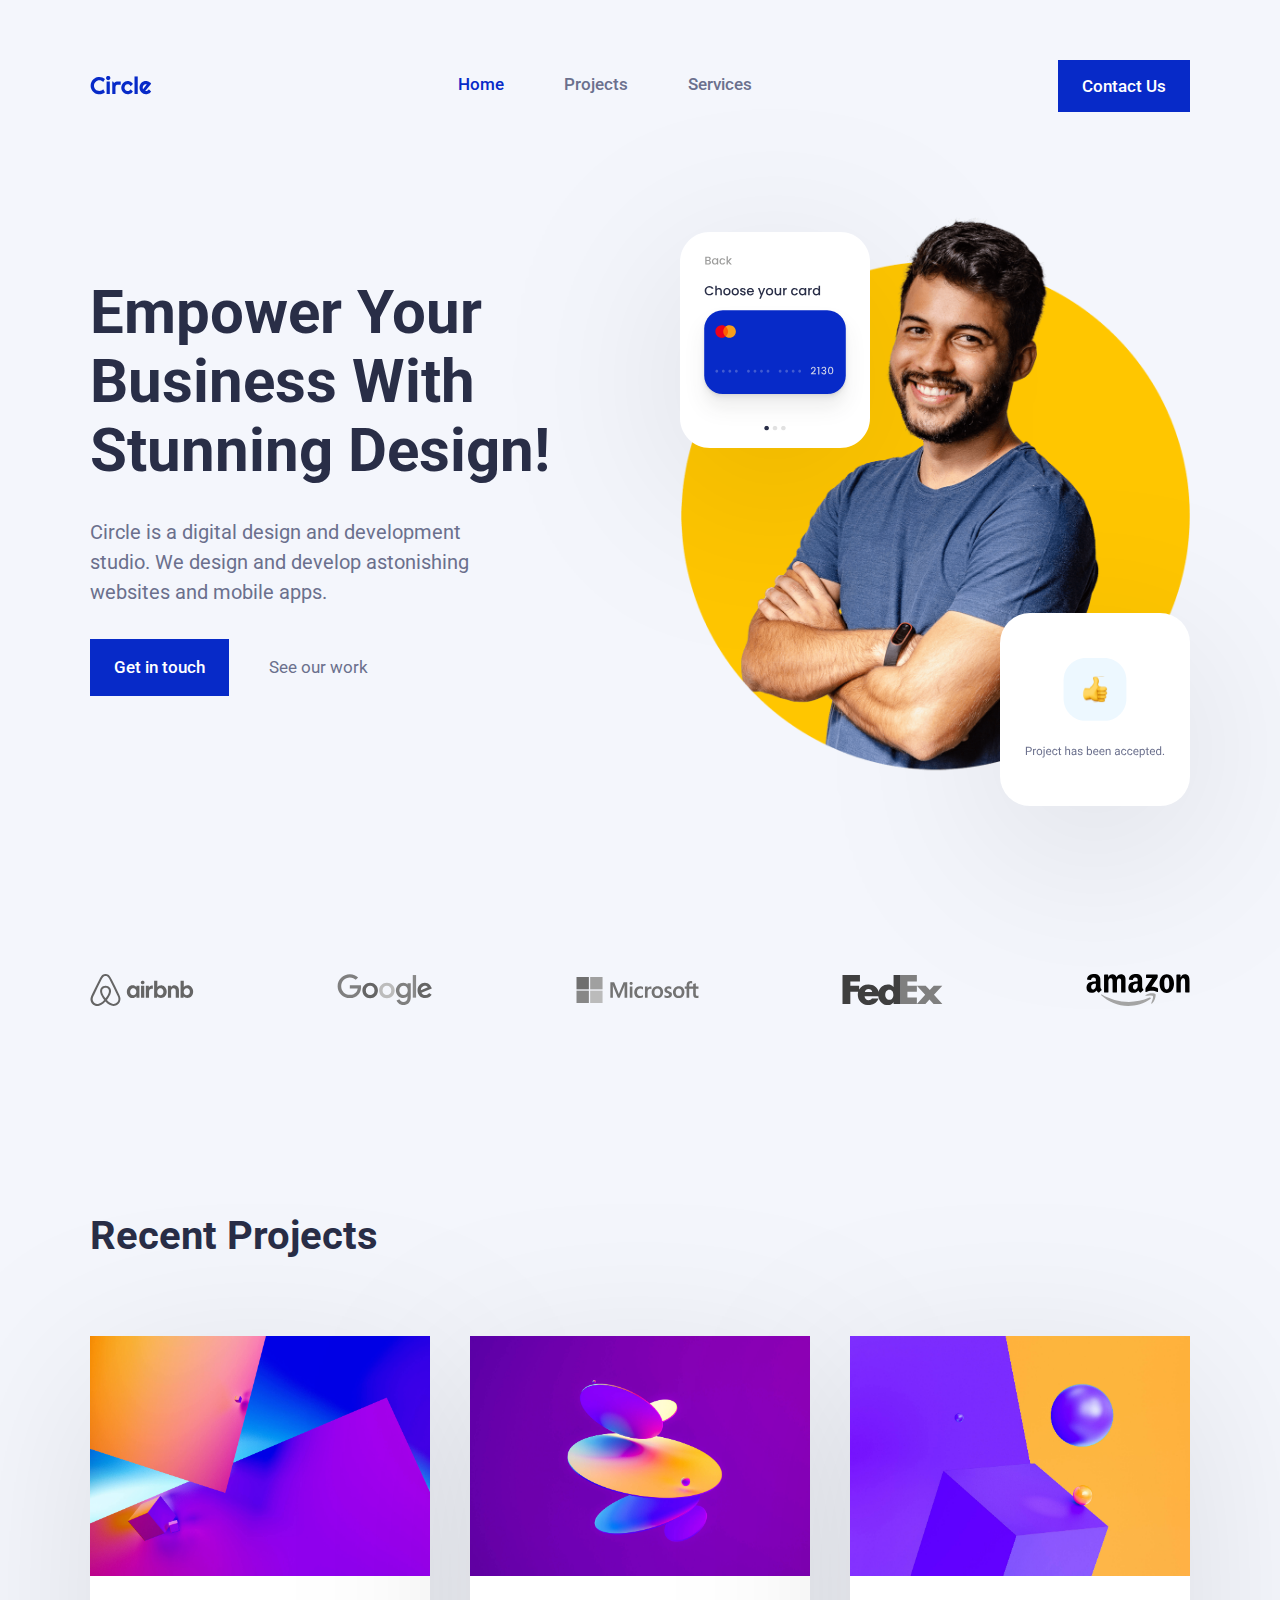
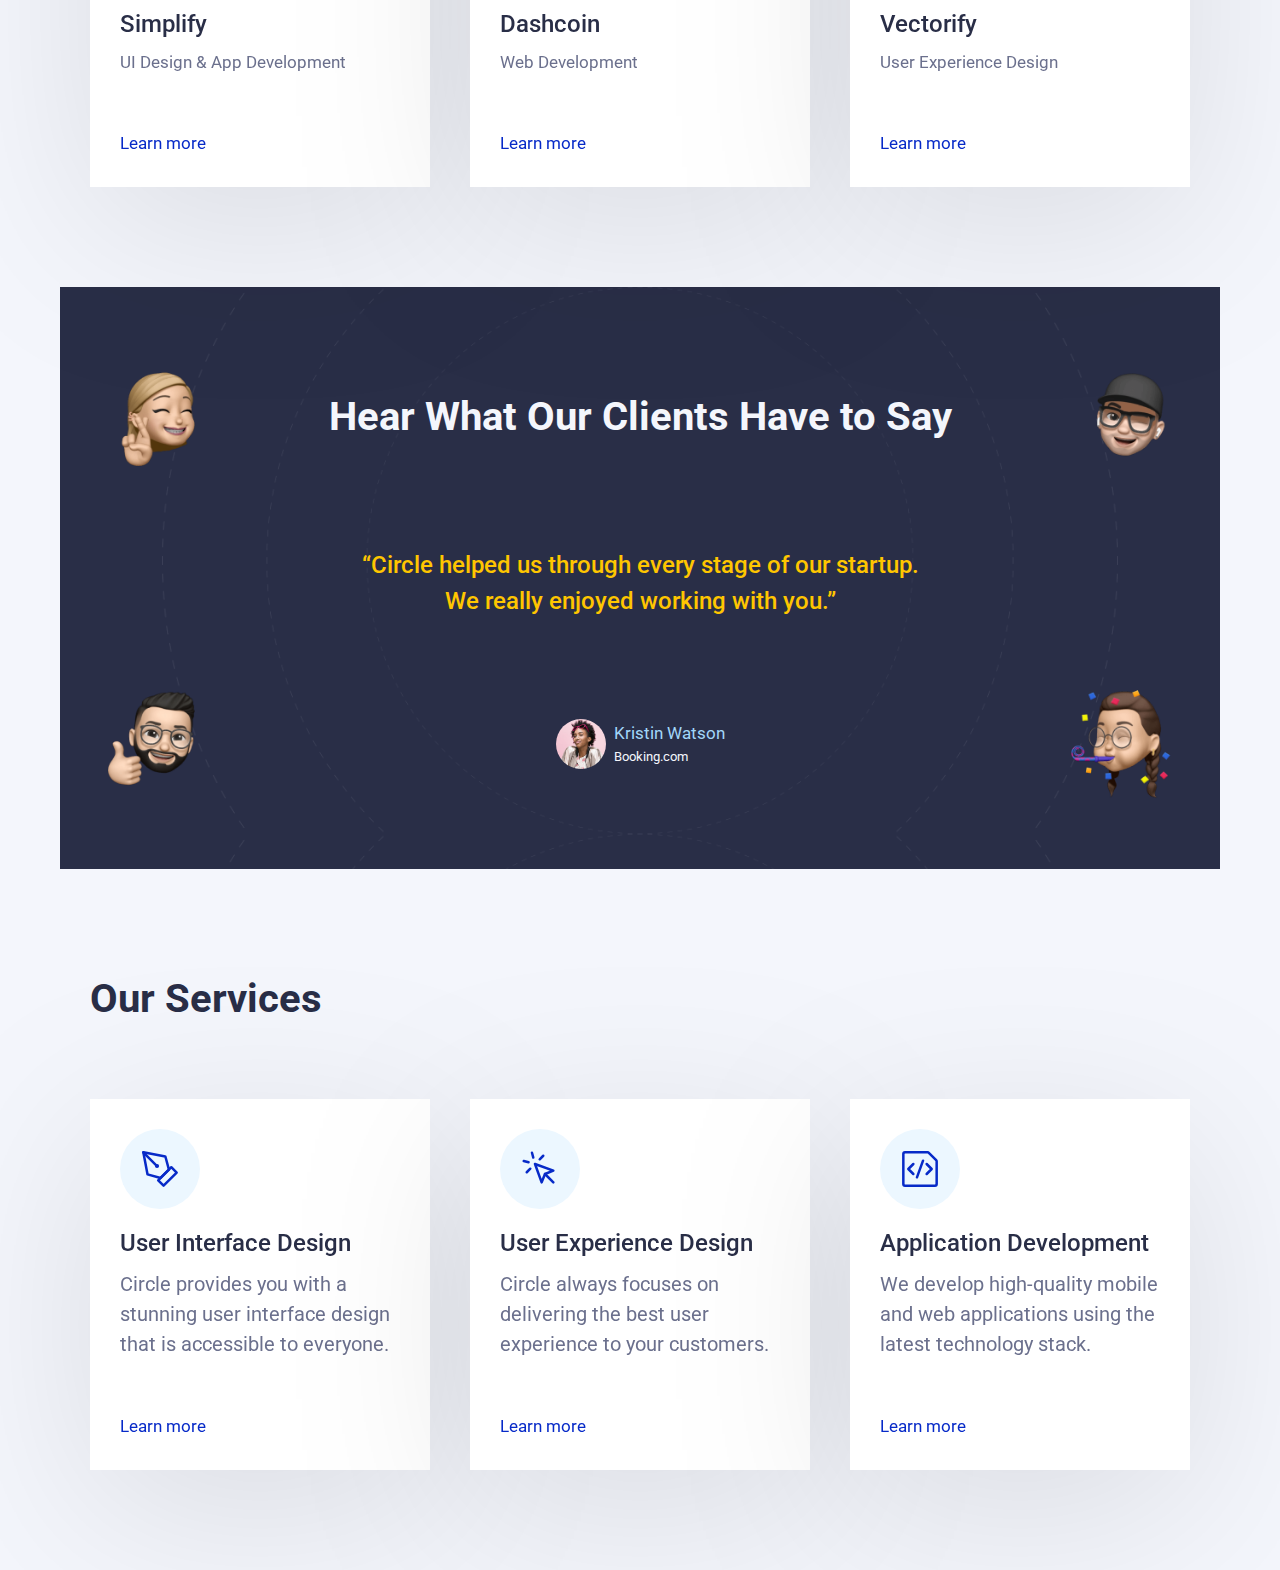
==== index.html @ 744cc90b "Our Services done" ====
<!DOCTYPE html>
<html lang="en">
    <head>
        <meta charset="UTF-8" />
        <meta http-equiv="X-UA-Compatible" content="IE=edge" />
        <meta name="viewport" content="width=device-width, initial-scale=1.0" />

        <link rel="preconnect" href="https://fonts.googleapis.com">
        <link rel="preconnect" href="https://fonts.gstatic.com" crossorigin>
        <link href="https://fonts.googleapis.com/css2?family=Roboto:wght@400;500;700&display=swap" rel="stylesheet">
        
        <link rel="stylesheet" href="css/reset.css">
        <link rel="stylesheet" href="css/style.css">
        <title>Circle</title>
    </head>
    <body>
	    <header class="header">
            <div class="container">
                <div class="header__content">
                    <div class="header__logo">
                        <a href="index.html">
                            <img src="img/circle.svg" alt="Circle Logo">
                        </a>
                    </div>
                    <nav class="header__navigation">
                        <a href="index.html" class="header__link active">Home</a>
                        <a href="#" class="header__link">Projects</a>
                        <a href="#" class="header__link">Services</a>
                    </nav>
                    <div class="header__cta">
                        <a href="#" class="btn">Contact Us</a>
                    </div>
                </div>
            </div>
        </header>
        <main>
            <section class="hero">
                <div class="container">
                    <div class="hero__content">
                        <div class="hero__text">
                            <h1>Empower Your Business With Stunning Design!</h1>
                            <p>Circle is a digital design and development studio. We design and develop astonishing websites and mobile apps.</p>
                            <div class="hero__ctas">
                                <a href="#" class="btn">Get in touch</a>
                                <a href="#" class="link">See our work</a>
                            </div>
                        </div>
                        <div class="hero__image">
                            <div class="hero__image-card">
                                <img src="img/hero-card.svg" alt="">
                            </div>
                            <div class="hero__image-accepted">
                                <img src="img/hero-accepted.svg" alt="">
                            </div>
                            <img src="img/hero-image.png" alt="Hero user">
                        </div>
                    </div>
                </div>
            </section>
            <section class="logos">
                <div class="container">
                    <div class="logos__content">
                        <img src="img/logo-airbnb.svg" alt="Logo Airbnb">
                        <img src="img/logo-google.svg" alt="Logo Google">
                        <img src="img/logo-microsoft.svg" alt="Logo Microsoft">
                        <img src="img/logo-fedex.svg" alt="Logo FedEx">
                        <img src="img/logo-amazon.svg" alt="Logo Amazon">
                    </div>
                </div>
            </section>
            <section class="recent">
                <div class="container">
                    <div class="recent__header">
                        <h3>Recent Projects</h3>
                    </div>
                    <div class="recent__items">
                        <div class="project-card project-card--1">
                            <div class="project-card__image">
                                <img src="img/1.jpg" alt="Project 1">
                            </div>
                            <div class="project-card__content">
                                <h4 class="project-card__title">Simplify</h4>
                                <p class="project-card__text">UI Design & App Development</p>
                                <a class="project-card__link" href="#">Learn more</a>
                            </div>
                        </div>
                        <div class="project-card project-card--2">
                            <div class="project-card__image">
                                <img src="img/2.jpg" alt="Project 2">
                            </div>
                            <div class="project-card__content">
                                <h4 class="project-card__title">Dashcoin</h4>
                                <p class="project-card__text">Web Development</p>
                                <a class="project-card__link" href="#">Learn more</a>
                            </div>
                        </div>
                        <div class="project-card project-card--3">
                            <div class="project-card__image">
                                <img src="img/3.jpg" alt="Project 3">
                            </div>
                            <div class="project-card__content">
                                <h4 class="project-card__title">Vectorify</h4>
                                <p class="project-card__text">User Experience Design</p>
                                <a class="project-card__link" href="#">Learn more</a>
                            </div>
                        </div>
                    </div>
                </div>
            </section>
            <section class="clients">
                <div class="container">
                    <div class="clients__content">
                        <h3>Hear What Our Clients Have to Say</h3>
                        <blockquote class="client-quote">
                            <p class="client-quote__text">“Circle helped us through every stage of our startup. We really enjoyed working with you.”</p>
                            <div class="client-quote__author">
                                <div class="client-quote__img">
                                    <img src="img/profile.png" alt="Kristin Watson">
                                </div>
                                <div class="client-quote__info">
                                    <p class="client-quote__name">Kristin Watson</p>
                                    <p class="client-quote__position">Booking.com</p>
                                </div>
                            </div>
                        </blockquote>
                        <div class="clients__memoji clients__memoji--1">
                            <img src="img/memoji-1.png" alt="">
                        </div>
                        <div class="clients__memoji clients__memoji--2">
                            <img src="img/memoji-2.png" alt="">
                        </div>
                        <div class="clients__memoji clients__memoji--3">
                            <img src="img/memoji-3.png" alt="">
                        </div>
                        <div class="clients__memoji clients__memoji--4">
                            <img src="img/memoji-4.png" alt="">
                        </div>
                    </div>
                </div>
            </section>
            <section class="services">
                <div class="container">
                    <div class="services__header">
                        <h3>Our Services</h3>
                    </div>
                    <div class="services__items">
                        <div class="services-card">
                            <div class="services-card__img">
                                <img src="img/ico-pen.svg" alt="Pen">
                            </div>
                            <h4 class="services-card__title">User Interface Design</h4>
                            <p class="services-card__text">Circle provides you with a stunning user interface design that is accessible to everyone.</p>
                            <a href="#" class="services-card__link">Learn more</a>
                        </div>
                        <div class="services-card">
                            <div class="services-card__img">
                                <img src="img/ico-click.svg" alt="Pen">
                            </div>
                            <h4 class="services-card__title">User Experience Design</h4>
                            <p class="services-card__text">Circle always focuses on delivering the best user experience to your customers.</p>
                            <a href="#" class="services-card__link">Learn more</a>
                        </div>
                        <div class="services-card">
                            <div class="services-card__img">
                                <img src="img/ico-code.svg" alt="Pen">
                            </div>
                            <h4 class="services-card__title">Application Development</h4>
                            <p class="services-card__text">We develop high-quality mobile and web applications using the latest technology stack.</p>
                            <a href="#" class="services-card__link">Learn more</a>
                        </div>
                    </div>
                </div>
            </section>
        </main>
    </body>
		
    <script src="js/main.js"></script>
    
</html>
---- css/style.css ----
/* VARIABLES */
:root {
    --accent: #43D2FF;

    --primary: #072AC8;
    --primary-hover: #A2D6F9;
    --primary-tapped: #D1EDFF;

    --secondary: #FFC600;
    --secondary-hover: #FCE300;

    --neutral-dark: #292E47;
    --neutral-medium: #6B708D;
    --neutral-light: #F4F6FC;
    --neutral-blue: #ECF7FF;

    --black: #000;
    --white: #FFF;

    --transition: all .2s ease;
    --shadow: drop-shadow(0px 40px 90px rgba(0,0,0,.1));
}

/* TYPEFACES */
.roboto-regular {
    font-family: "Roboto", sans-serif;
    font-weight: 400;
    font-style: normal;
}

.roboto-medium {
    font-family: "Roboto", sans-serif;
    font-weight: 500;
    font-style: normal;
}

.roboto-bold {
    font-family: "Roboto", sans-serif;
    font-weight: 700;
    font-style: normal;
}

h1 {
    font-family: "Roboto", sans-serif;
    font-weight: 700; 
    font-style: normal;
    line-height: 1.15;
    font-size: 3.75rem;
    color: var(--neutral-dark);
    margin-bottom: 2rem;
}

h3 {
    font-size: 2.5rem;
    color: var(--neutral-dark);
    font-weight: bold;
}

/* GENERAL */
body {
    font-family: "Roboto", sans-serif;
    font-weight: 400;
    font-size: 1.25rem;
    line-height: 1.5;
    font-style: normal;
    color: var(--neutral-medium);
    background-color: var(--neutral-light);
    -webkit-font-smoothing: antialiased;
    -moz-osx-font-smoothing: grayscale;
}

.container {
    max-width: 68.75rem;
    margin: 0 auto;
    width: 100%;
}

section {
    padding: 6.25rem 0;
    margin: 0 3.75rem;
}

a {
    text-decoration: none;
}

.btn {
    padding: 1rem 1.5rem;
    background-color: var(--primary);
    color: var(--white);
    font-weight: 500;
    transition: var(--transition);
    font-size: 1.06rem;
}

.btn:hover {
    background-color: var(--primary-hover);
    color: var(--neutral-dark);
}

@media (max-width: 1199.98px) {
    html {
        font-size: 90%;
    }
    section {
        margin: 0 1.5rem;
    }
}

/* HEADER  */
.header__content {
    width: 100%;
    display: flex;
    justify-content: space-between;
    align-items: center;
    padding-top: 4.375rem;
}

.header__navigation {
    display: flex;
    gap: 3.75rem;
    font-weight: 500;
    font-size: 1.06rem;
}

.header__navigation a {
    color: var(--neutral-medium);
}

.header__navigation a:hover,
.header__navigation a.active {
    color: var(--primary);
}

/* HERO CONTENT */
.hero__content {
    display: flex;
    align-items: center;
    gap: 5rem;
}

.hero__text,
.hero__image {
    flex: 0 1 50%;
}

.hero__image {
    position: relative;
}

.hero__image-card {
    position: absolute;
    top: 2rem;
    left: 0;
}

.hero__image-accepted {
    position: absolute;
    bottom: -2rem;
    right: 0;
}

.hero__image-card img,
.hero__image-accepted img {
    filter: var(--shadow);
}


.hero__text p {
    max-width: 35ch;
    margin-bottom: 2rem;
}

.hero__ctas {
    display: flex;
    align-items: center;
    gap: 2.5rem;
    font-size: 1.06rem;
}

.hero__ctas .link {
    color: var(--neutral-medium);
}

/* LOGOS */
.logos__content {
    display: flex;
    justify-content: space-between;
    align-items: center;
    gap: 5.5rem;
}

.logos__content img {
    filter: grayscale(1);
}

/* RECENT PROJECTS */
.recent__header {
    padding-bottom: 4.375rem;
}

.recent__header h3 {
    color: var(--neutral-dark);
}

.recent__items {
    display: flex;
    justify-content: space-between;
    gap: 1rem;
}

.project-card {
    flex: 0 1 21.25rem;
    filter: var(--shadow);
}

.project-card__image {
    position: relative;
    aspect-ratio: 4/2.82;
}

.project-card__image img {
    position: absolute;
    object-fit: cover;
    width: 100%;
    height: 100%;
}

.project-card__content {
    background-color: var(--white);
    padding: 1.875rem;
}

.project-card__title {
    font-size: 1.5rem;
    margin-bottom: .5rem;
    color: var(--neutral-dark);
    font-weight: 500;
}

.project-card__text {
    font-size: 1.06rem;
    margin-bottom: 3.2rem;
    color: var(--neutral-medium);
}

.project-card__link {
    font-size: 1.06rem;
    color: var(--primary);
}

/* CLIENTS */
.clients {
    background-color: var(--neutral-dark);
    background-image: url("../img/orbit.png");
    background-size: contain;
}

.clients__content {
    position: relative;
}

.clients__content h3 {
    color: var(--neutral-light);
    margin-bottom: 6.25rem;
    text-align: center;
}

.client-quote__text {
    font-size: 1.5rem;
    color: var(--secondary);
    text-align: center;
    max-width: 42ch;
    margin: 0 auto 6.25rem auto;
    font-weight: 500;
} 

.client-quote__author {
    display: flex;
    align-items: center;
    justify-content: center;
    gap: .5rem;
}

.client-quote__img {
    position: relative;
    width: 3.125rem;
    height: 3.125rem;
    border-radius: 100%;
    overflow: hidden;
}

.client-quote__img img {
    position: absolute;
    object-fit: cover;
    width: 100%;
    height: 100%;
}

.client-quote__name {
    font-size: 1.06rem;
    color: var(--primary-hover);
}

.client-quote__position {
    font-size: max(13px, .8125rem);
    color: var(--neutral-light);
}

.clients__memoji {
    position: absolute;
    max-width: 8rem;
}

.clients__memoji--1 {
    top: -2rem;
    left: 0;
}

.clients__memoji--2 {
    top: -2rem;
    right: 0;
}

.clients__memoji--3 {
    bottom: -2rem;
    left: 0;
}

.clients__memoji--4 {
    bottom: -2rem;
    right: 0;
}


/* SERVICES */
.services-card {
    background-color: var(--white);
    padding: 1.875rem;
}

.services__header {
    padding-bottom: 4.375rem;
}

.services__header h3 {
    color: var(--neutral-dark);
}

.services__items {
    display: flex;
    justify-content: space-between;
    gap: 1rem;
}

.services-card {
    flex: 0 1 21.25rem;
    filter: var(--shadow);
}

.services-card__img {
    width: 5rem;
    height: 5rem;
    display: flex;
    align-items: center;
    justify-content: center;
    border-radius: 100%;
    background-color: var(--neutral-blue);
    margin-bottom: 1rem;
}

.services-card__img img {
    width: 2.5rem;
}

.services-card__title {
    font-size: 1.5rem;
    margin-bottom: .5rem;
    color: var(--neutral-dark);
    font-weight: 500;
}

.services-card__text {
    margin-bottom: 3.2rem;
    color: var(--neutral-medium);
}

.services-card__link {
    font-size: 1.06rem;
    color: var(--primary);
}







	
/* MEDIA QUERIES */
/* Small devices (landscape phones, 576px and up) */
@media (min-width: 576px) {}

/* Medium devices (tablets, 768px and up) */
@media (min-width: 768px) {}

/* Large devices (desktops, 992px and up) */
@media (min-width: 992px) {}

/* Extra large devices (large desktops, 1200px and up) */
@media (min-width: 1200px) {}	

/* Extra large devices (extralarge desktops, 1400px and up) */
@media (min-width: 1400px) {}

/* Extra small devices (portrait phones, less than 576px) */
@media (max-width: 575.98px) {}

/* Small devices (landscape phones, less than 768px) */
@media (max-width: 767.98px) {}

/* Medium devices (tablets, less than 992px) */
@media (max-width: 991.98px) {}

/* Large devices (desktops, less than 1200px) */
@media (max-width: 1199.98px) {}

/* Extra large devices (extralarge desktops, 1400px and up) */
@media (max-width: 1399.98px){}
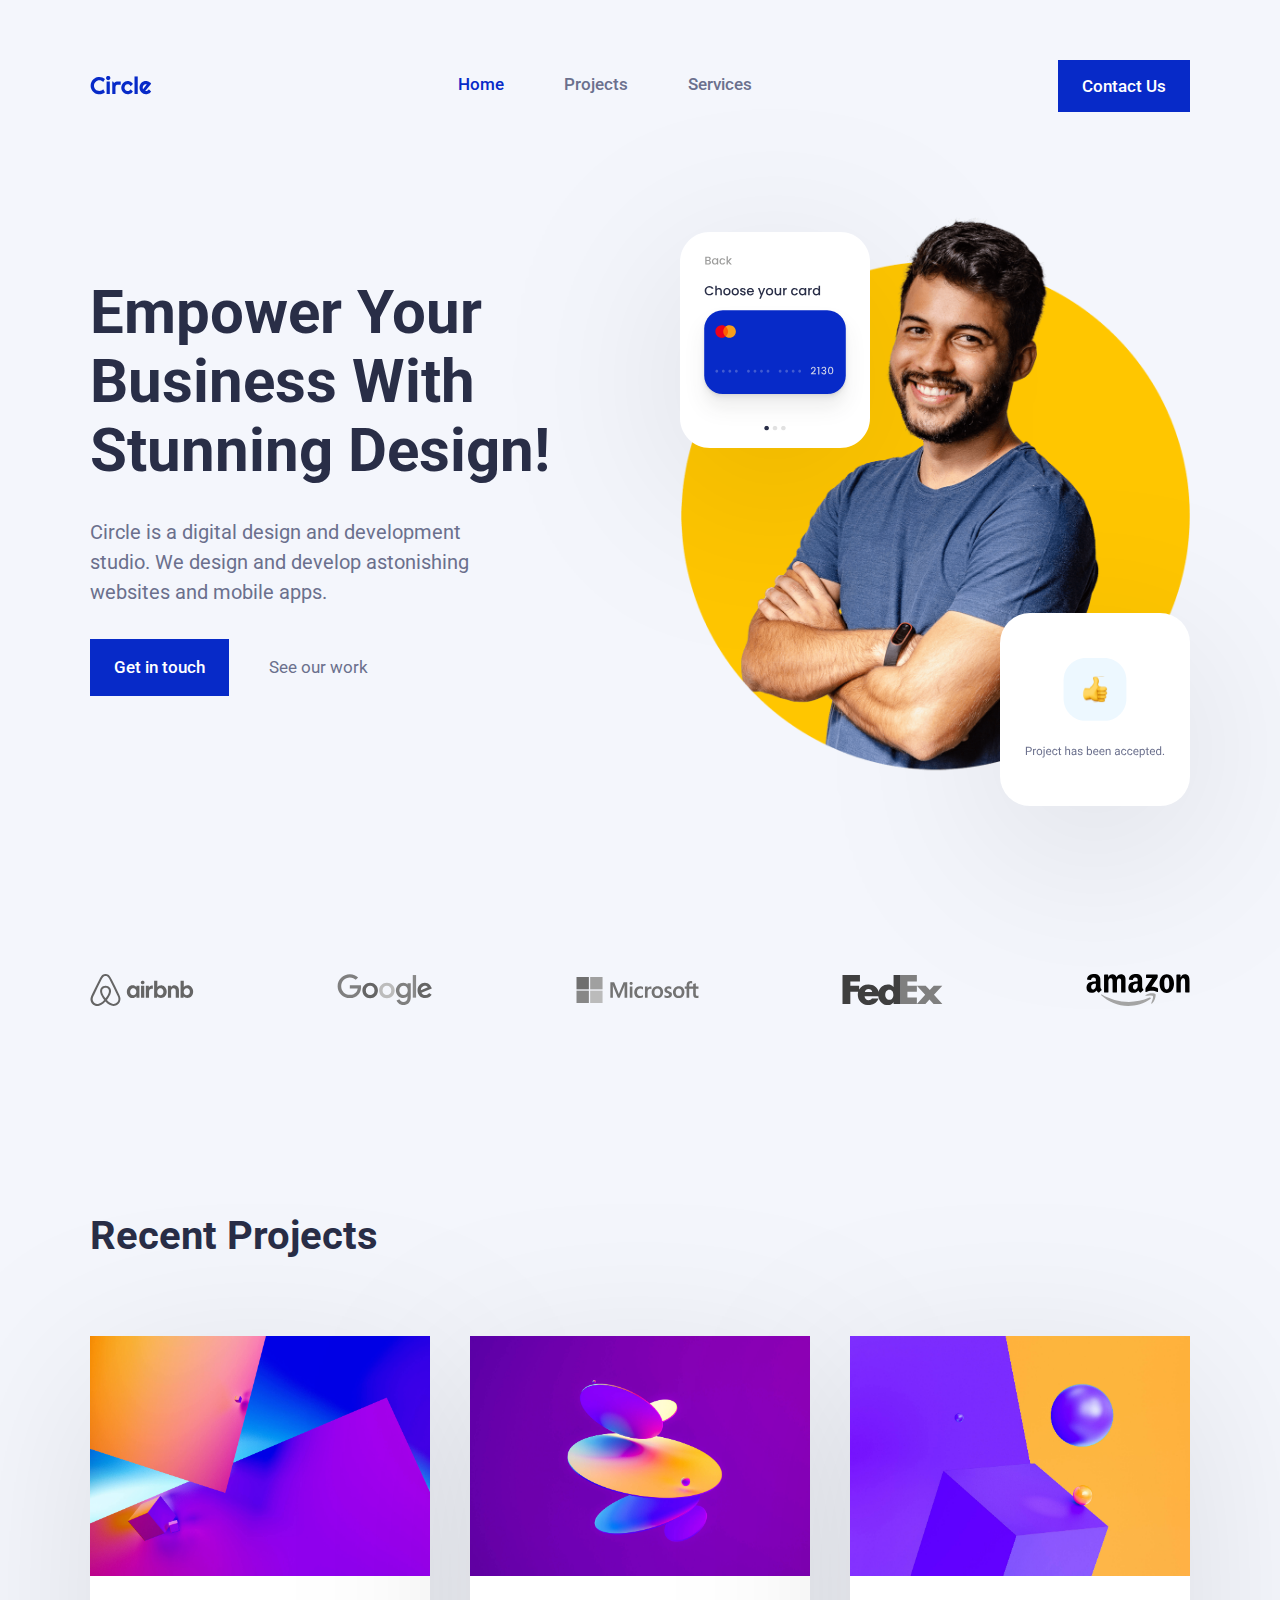
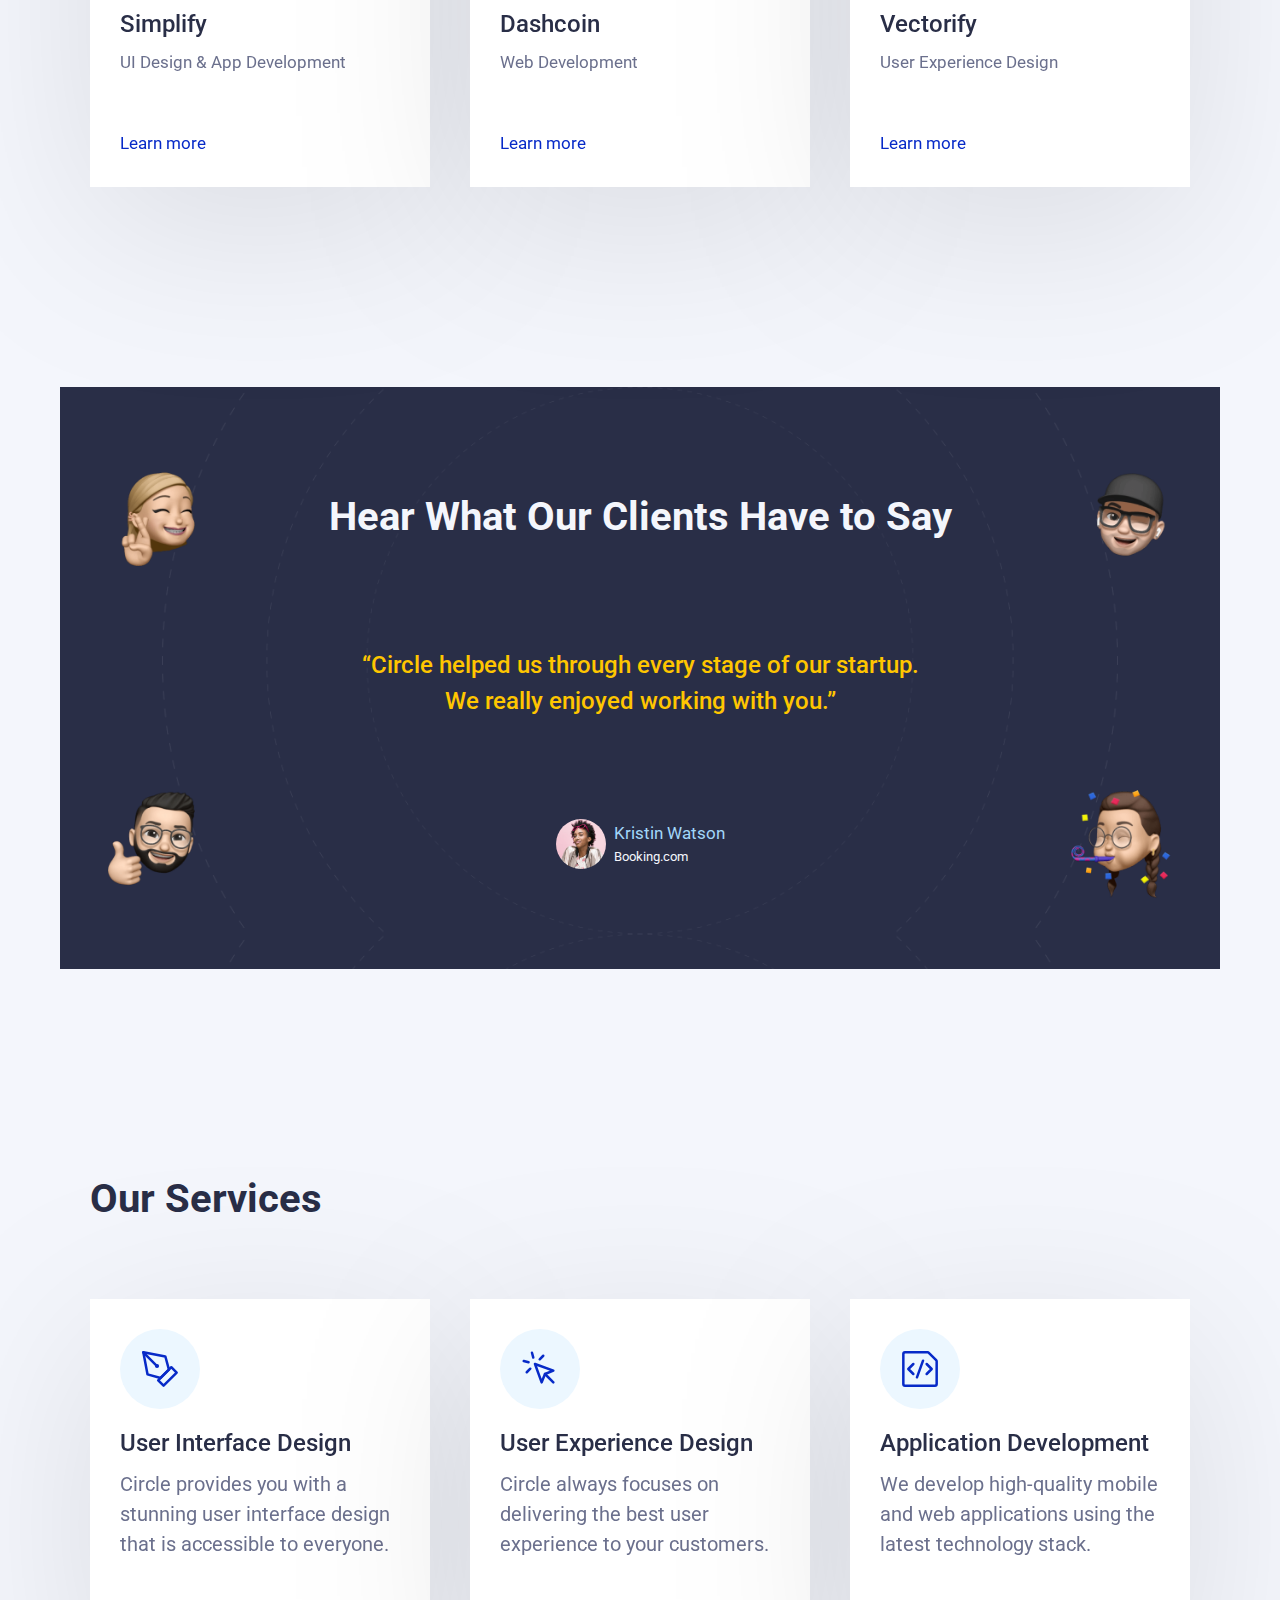
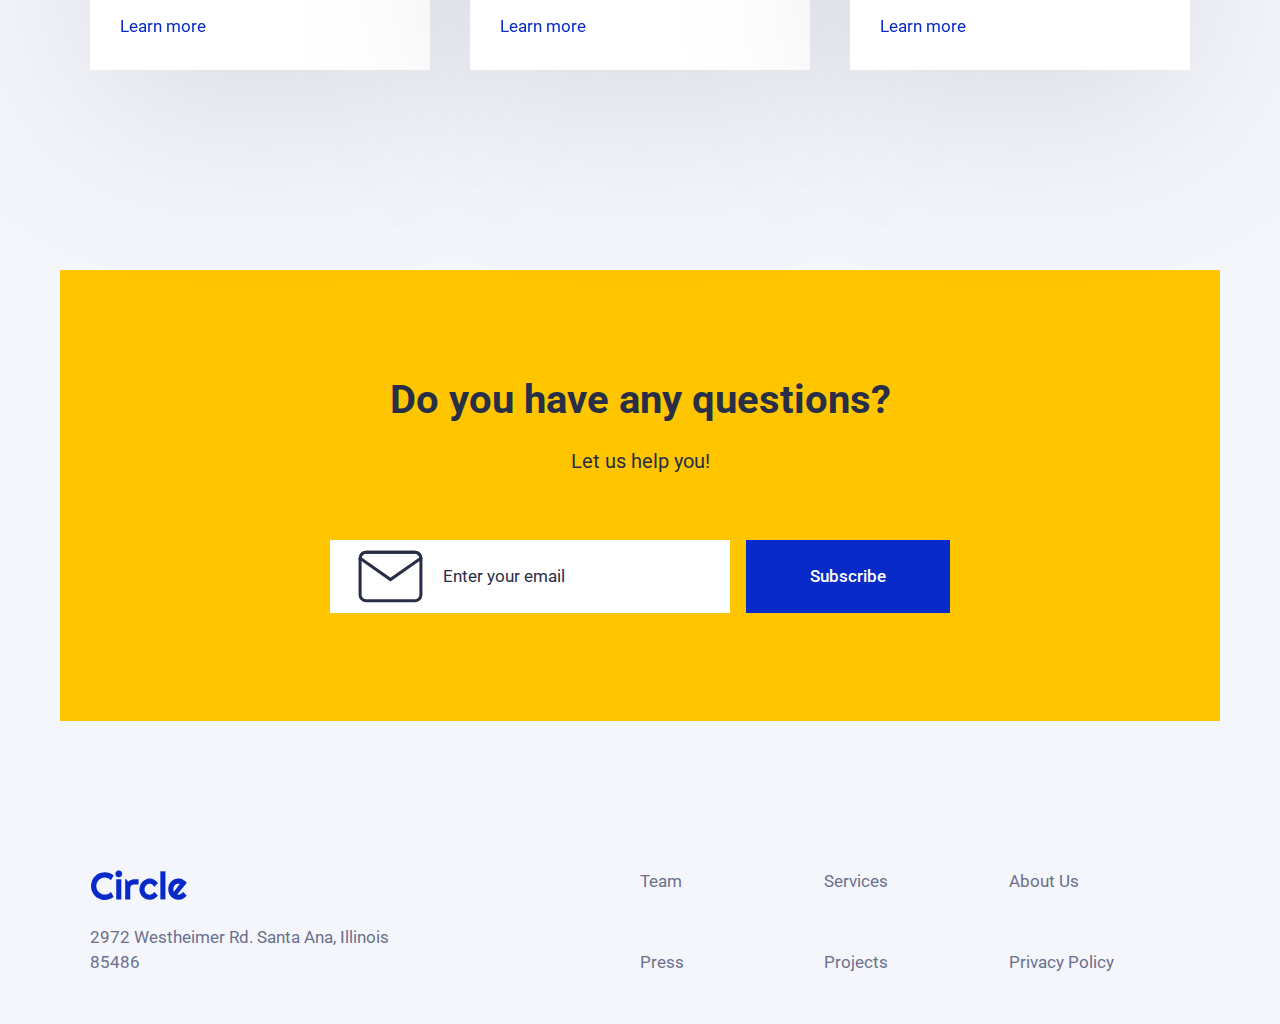
==== commit 59825b36: "Home done" ====
--- a/index.html
+++ b/index.html
@@ -24,8 +24,8 @@
                     </div>
                     <nav class="header__navigation">
                         <a href="index.html" class="header__link active">Home</a>
-                        <a href="#" class="header__link">Projects</a>
-                        <a href="#" class="header__link">Services</a>
+                        <a href="#projects" class="header__link">Projects</a>
+                        <a href="#services" class="header__link">Services</a>
                     </nav>
                     <div class="header__cta">
                         <a href="#" class="btn">Contact Us</a>
@@ -68,7 +68,7 @@
                     </div>
                 </div>
             </section>
-            <section class="recent">
+            <section class="recent" id="projects">
                 <div class="container">
                     <div class="recent__header">
                         <h3>Recent Projects</h3>
@@ -138,7 +138,7 @@
                     </div>
                 </div>
             </section>
-            <section class="services">
+            <section class="services" id="services">
                 <div class="container">
                     <div class="services__header">
                         <h3>Our Services</h3>
@@ -171,7 +171,44 @@
                     </div>
                 </div>
             </section>
+            <section class="questions">
+                <div class="container">
+                    <div class="questions__content">
+                        <h3>Do you have any questions?</h3>
+                        <p>Let us help you!</p>
+                        <div class="questions__form">
+                            <form>
+                                <div class="input-group">
+                                    <div class="input-email">
+                                        <img src="img/ico-mail.svg" alt="">
+                                        <input type="email" id="email" name="email" placeholder="Enter your email" required>
+                                    </div>
+                                    <button class="btn" type="submit">Subscribe</button>
+                                </div>
+                            </form>
+                        </div>
+                    </div>
+                </div>
+            </section>
         </main>
+        <footer class="footer">
+            <div class="container">
+                <div class="footer__content">
+                    <div class="footer__left">
+                        <img src="img/circle.svg" alt="Circle Logo" class="footer__logo">
+                        <address class="footer__address">2972 Westheimer Rd. Santa Ana, Illinois 85486</address>
+                    </div>
+                    <div class="footer__right">
+                        <a href="#" class="footer__link">Team</a>
+                        <a href="#" class="footer__link">Services</a>
+                        <a href="#" class="footer__link">About Us</a>
+                        <a href="#" class="footer__link">Press</a>
+                        <a href="#" class="footer__link">Projects</a>
+                        <a href="#" class="footer__link">Privacy Policy</a>
+                    </div>
+                </div>
+            </div>
+        </footer>
     </body>
 		
     <script src="js/main.js"></script>
--- a/css/style.css
+++ b/css/style.css
@@ -80,8 +80,13 @@
     margin: 0 3.75rem;
 }
 
+header, footer {
+    margin: 0 3.75rem;
+}
+
 a {
     text-decoration: none;
+    transition: var(--transition);
 }
 
 .btn {
@@ -102,7 +107,7 @@
     html {
         font-size: 90%;
     }
-    section {
+    section, header, footer {
         margin: 0 1.5rem;
     }
 }
@@ -182,6 +187,10 @@
     color: var(--neutral-medium);
 }
 
+.hero__ctas .link:hover {
+    color: var(--primary);
+}
+
 /* LOGOS */
 .logos__content {
     display: flex;
@@ -195,6 +204,10 @@
 }
 
 /* RECENT PROJECTS */
+.recent {
+    margin-bottom: 6.25rem;
+}
+
 .recent__header {
     padding-bottom: 4.375rem;
 }
@@ -254,6 +267,7 @@
     background-color: var(--neutral-dark);
     background-image: url("../img/orbit.png");
     background-size: contain;
+    margin-bottom: 6.25rem;
 }
 
 .clients__content {
@@ -337,6 +351,7 @@
 .services-card {
     background-color: var(--white);
     padding: 1.875rem;
+    margin-bottom: 6.25rem;
 }
 
 .services__header {
@@ -390,8 +405,99 @@
     color: var(--primary);
 }
 
-
-
+/* QUESTIONS */
+.questions {
+    background-color: var(--secondary);
+    margin-bottom: 6.25rem;
+}
+
+.questions__content h3 {
+    margin-bottom: 1rem;
+}
+
+.questions__content {
+    text-align: center;
+    color: var(--neutral-dark);
+}
+
+.questions__form {
+    margin: 4rem auto 0 auto;
+    border-radius: 0;
+    display: inline-block;
+}
+
+.questions__form .input-group {
+    display: flex;
+    gap: 1rem;
+}
+
+.questions__form .input-email {
+    display: flex;
+    background-color: var(--white);
+    width: 25rem;
+    padding-left: 1.5rem;
+}
+
+
+.questions__form input[type=email] {
+    flex: 1;
+    padding: 1rem;
+    border: none;
+    color: var(--neutral-dark);
+    outline: none;
+    font-size: 1.06rem;
+}
+
+.questions__form input[type=email]::placeholder {
+    color: var(--neutral-dark);
+}
+
+button.btn {
+    border: none;
+    padding: 1.5rem 4rem;
+    cursor: pointer;
+}
+
+/* FOOTER */
+footer {
+    padding: 3rem 0;
+    font-size: 1.06rem;
+}
+
+.footer__content {
+    display: flex;
+}
+
+.footer__left {
+    flex: 0 1 50%;
+}
+
+.footer__right {
+    flex: 0 1 50%;
+    display: flex;
+    justify-content: space-between;
+    align-content: space-between;
+    flex-wrap: wrap;
+}
+
+.footer__link {
+    flex: 0 1 33%;
+    color: var(--neutral-medium);
+}
+
+.footer__link:hover {
+    color: var(--primary);
+}
+
+.footer__logo {
+    max-width: 6.125rem;
+    width: 100%;
+    margin-bottom: 1.5rem;
+}
+
+.footer__address {
+    max-width: 30ch;
+}
 
 
 
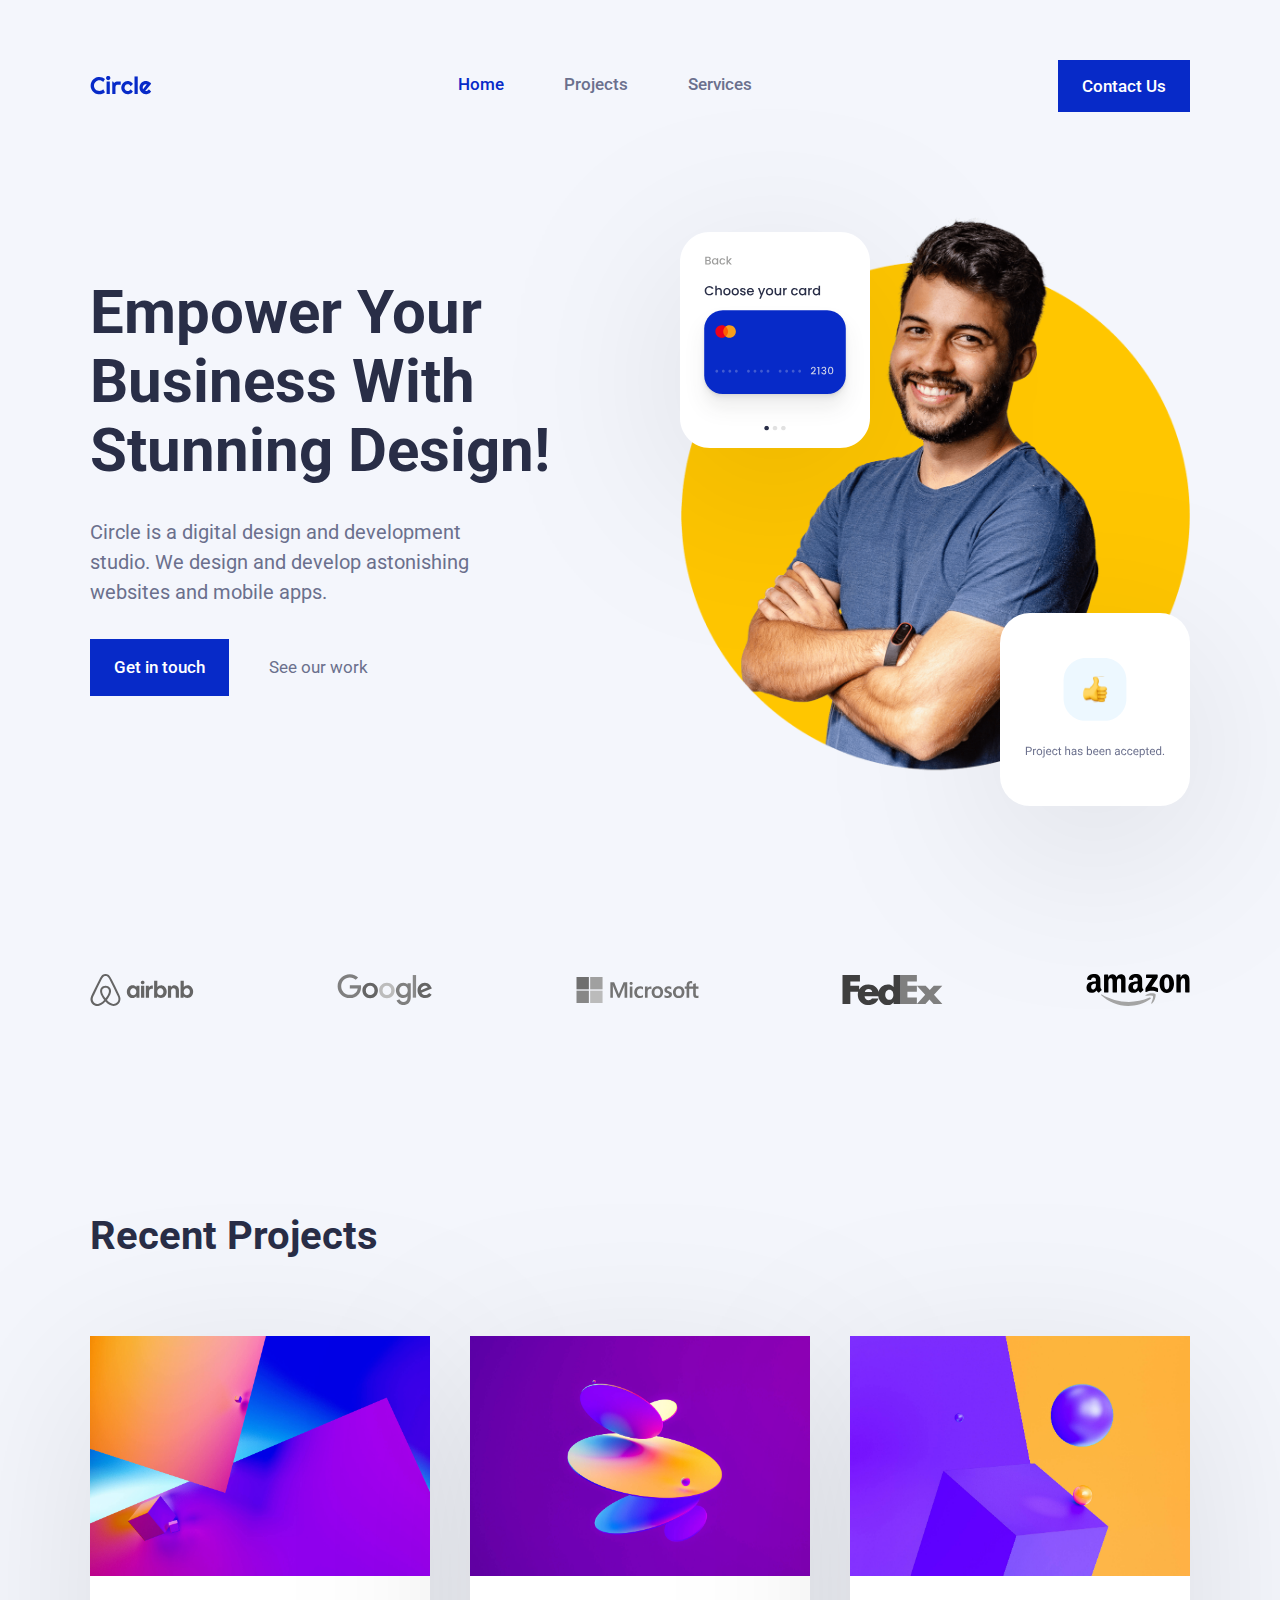
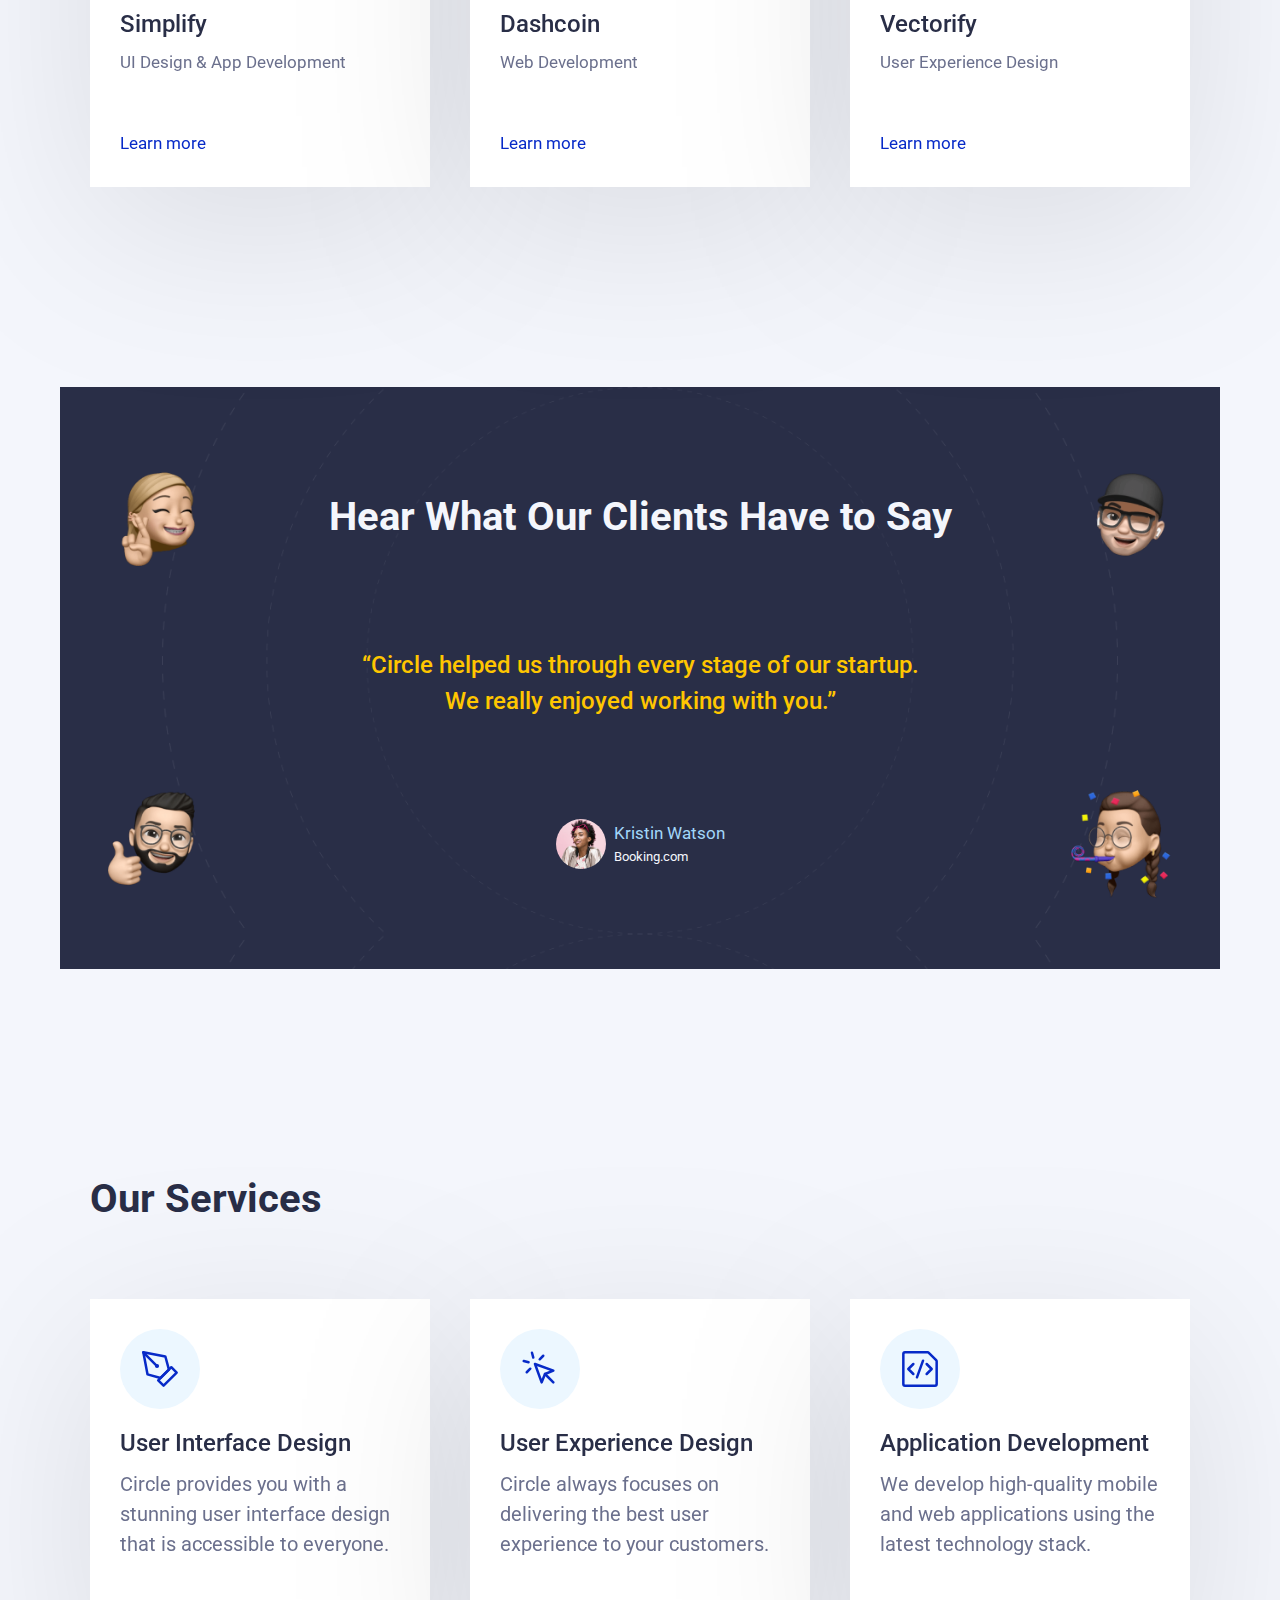
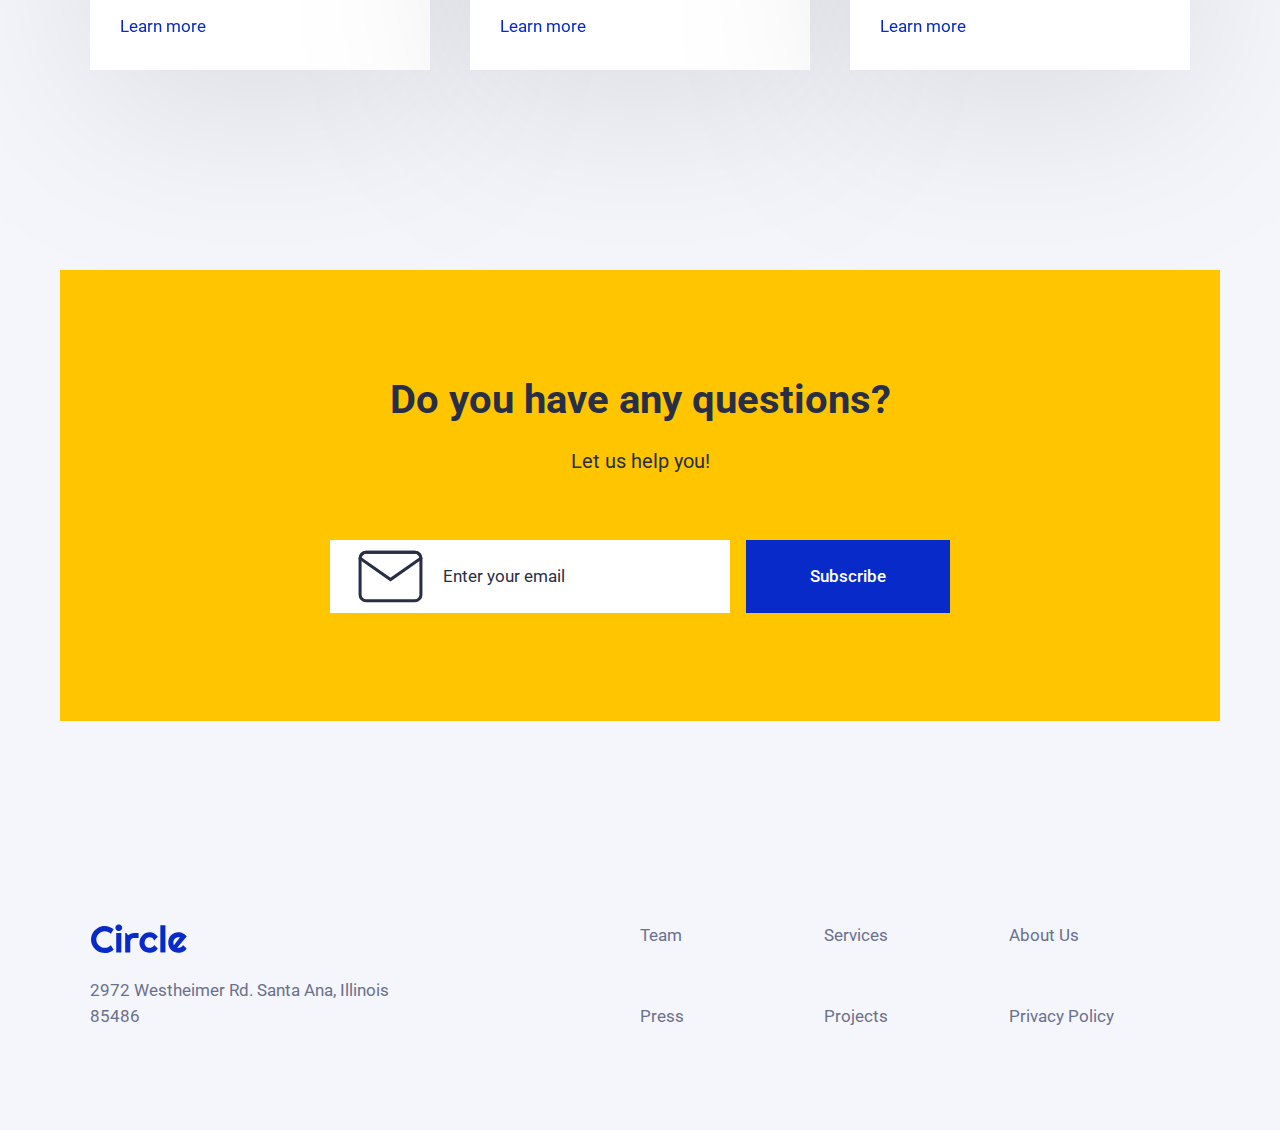
==== commit cce10a7d: "Home responsive" ====
--- a/index.html
+++ b/index.html
@@ -27,6 +27,9 @@
                         <a href="#projects" class="header__link">Projects</a>
                         <a href="#services" class="header__link">Services</a>
                     </nav>
+                    <a href="#" class="header__mobile-btn">
+                        <img src="img/ico-menu.svg" alt="">
+                    </a>
                     <div class="header__cta">
                         <a href="#" class="btn">Contact Us</a>
                     </div>
--- a/css/style.css
+++ b/css/style.css
@@ -54,6 +54,15 @@
     font-size: 2.5rem;
     color: var(--neutral-dark);
     font-weight: bold;
+}
+
+@media (max-width: 991.98px) {
+    h1 {
+        font-size: 3rem;
+    }
+    h3 {
+        font-size: 2rem;
+    }
 }
 
 /* GENERAL */
@@ -110,6 +119,18 @@
     section, header, footer {
         margin: 0 1.5rem;
     }
+    section {
+        padding: 3rem 0;
+    }
+}
+
+@media (max-width: 991.98px) {
+    html {
+        font-size: 80%;
+    }
+    section {
+        padding: 2rem 0;
+    }
 }
 
 /* HEADER  */
@@ -135,6 +156,55 @@
 .header__navigation a:hover,
 .header__navigation a.active {
     color: var(--primary);
+}
+
+.header__mobile-btn {
+    display: none;
+}
+
+@media (max-width: 991.98px) {
+    .header__content {
+        padding-top: 1rem;
+    }
+    .header__logo {
+        position: relative;
+        z-index: 200;
+    }
+    .header__mobile-btn {
+        display: block;
+        position: relative;
+        z-index: 200;
+    }
+    .header__cta {
+        display: none;
+    }
+    .header__navigation {
+        position: fixed;
+        width: 100vw;
+        height: 100vh;
+        top: 0;
+        left: 0;
+        background-color: var(--white);
+        z-index: 100;
+        flex-direction: column;
+        padding: 2rem 1.5rem;
+        gap: .5rem;
+        justify-content: center;
+        transition: transform 1s cubic-bezier(0.87, 0, 0.13, 1);
+        transform: translateX(100%);
+    }
+    .header__navigation.open {
+        transform: translateX(0);
+    }
+    .header__navigation a {
+        color: var(--neutral-medium);
+        font-size: 3em;
+    }
+    .header__navigation a.active,
+    .header__navigation a:hover {
+        color: var(--neutral-dark);
+    }
+
 }
 
 /* HERO CONTENT */
@@ -191,6 +261,26 @@
     color: var(--primary);
 }
 
+@media (max-width: 1199.98px) {
+    .hero__image-card,
+    .hero__image-accepted {
+        width: 35%;
+    }
+}
+
+@media (max-width: 991.98px) {
+    .hero__content {
+        flex-direction: column-reverse;
+    }
+    .hero__image {
+        max-width: 80%;
+        margin: 0 auto;
+    }
+    .hero__text p {
+        max-width: 100%;
+    }
+}
+
 /* LOGOS */
 .logos__content {
     display: flex;
@@ -201,6 +291,17 @@
 
 .logos__content img {
     filter: grayscale(1);
+}
+
+@media (max-width: 991.98px) {
+    .logos__content {
+        flex-wrap: wrap;
+        justify-content: flex-start;
+        gap: 3rem;
+    }
+    .logos__content img {
+        max-height: 2rem;
+    }
 }
 
 /* RECENT PROJECTS */
@@ -260,6 +361,21 @@
 .project-card__link {
     font-size: 1.06rem;
     color: var(--primary);
+}
+
+@media (max-width: 991.98px) {
+    .recent {
+        margin-bottom: 2rem;
+    }
+    .recent__header {
+        padding-bottom: 2rem;
+    }
+    .recent__items {
+        flex-direction: column;
+    }
+    .project-card {
+        margin-bottom: .5rem;
+    }
 }
 
 /* CLIENTS */
@@ -346,6 +462,25 @@
     right: 0;
 }
 
+@media (max-width: 1199.98px) {
+    .clients {
+        margin-bottom: 3rem;
+    }
+}
+
+@media (max-width: 991.98px) {
+    .clients {
+        margin-bottom: 2rem;
+    }
+    .clients__content h3,
+    .client-quote__text {
+        margin-bottom: 2rem;
+    }
+    .clients__memoji {
+        display: none;
+    }
+}
+
 
 /* SERVICES */
 .services-card {
@@ -405,6 +540,18 @@
     color: var(--primary);
 }
 
+@media (max-width: 991.98px) {
+    .services__header {
+        padding-bottom: 2rem;
+    }
+    .services-card {
+        margin-bottom: .5rem;
+    }
+    .services__items {
+        flex-direction: column;
+    }
+}
+
 /* QUESTIONS */
 .questions {
     background-color: var(--secondary);
@@ -458,9 +605,32 @@
     cursor: pointer;
 }
 
+@media (max-width: 991.98px) {
+    .questions {
+        margin-bottom: 2rem;
+    }
+
+    .questions__form {
+        margin-top: 2rem;
+        width: 95%;
+    }
+    .questions__form .input-email {
+        width: 100%;
+        padding-left: 1rem;
+    }
+    .questions__form .input-group {
+        flex-direction: column;
+    }
+    button.btn {
+        border: none;
+        padding: 1rem 4rem;
+        cursor: pointer;
+    }
+}
+
 /* FOOTER */
 footer {
-    padding: 3rem 0;
+    padding: 6.325rem 0;
     font-size: 1.06rem;
 }
 
@@ -499,6 +669,18 @@
     max-width: 30ch;
 }
 
+@media (max-width: 991.98px) {
+    footer {
+        padding: 2rem 0;
+    }
+    .footer__content {
+        flex-direction: column;
+        gap: 2rem;
+    }
+    .footer__link {
+        flex: 0 1 50%;
+    }
+}
 
 
 
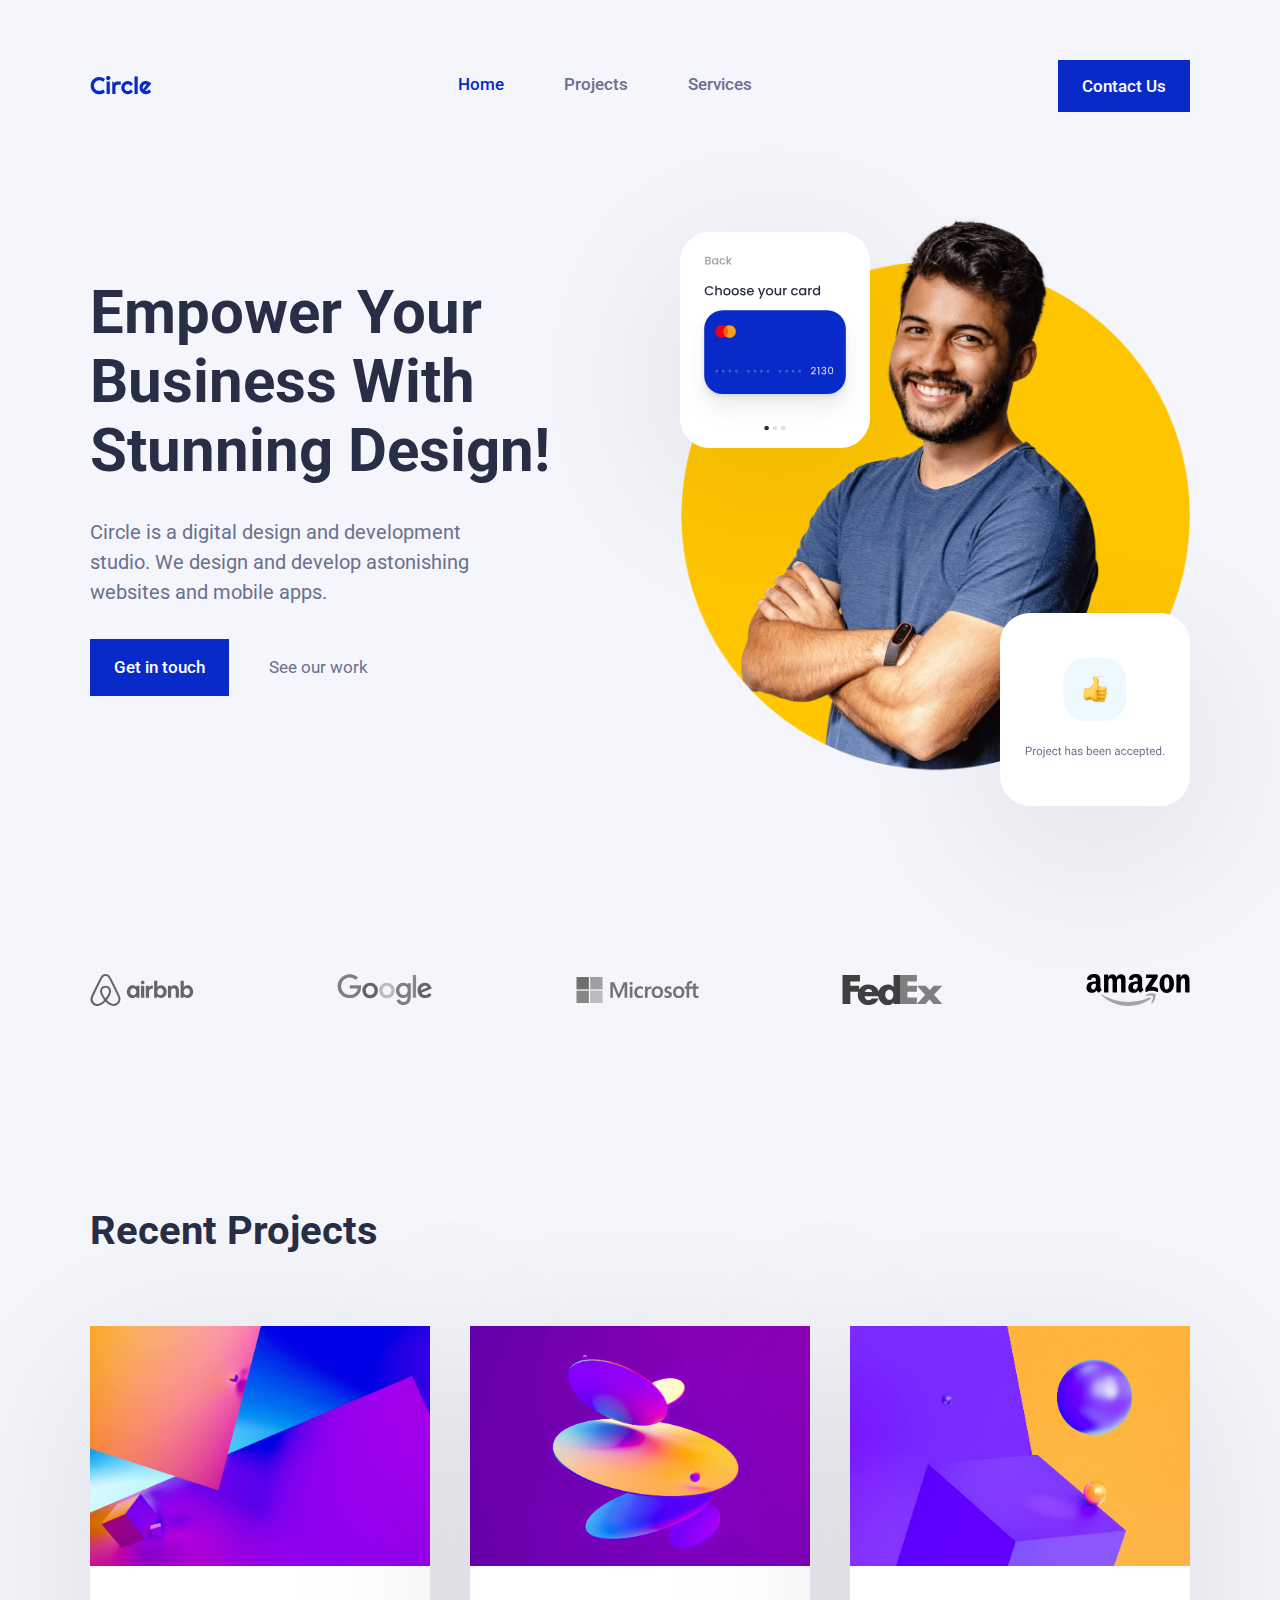
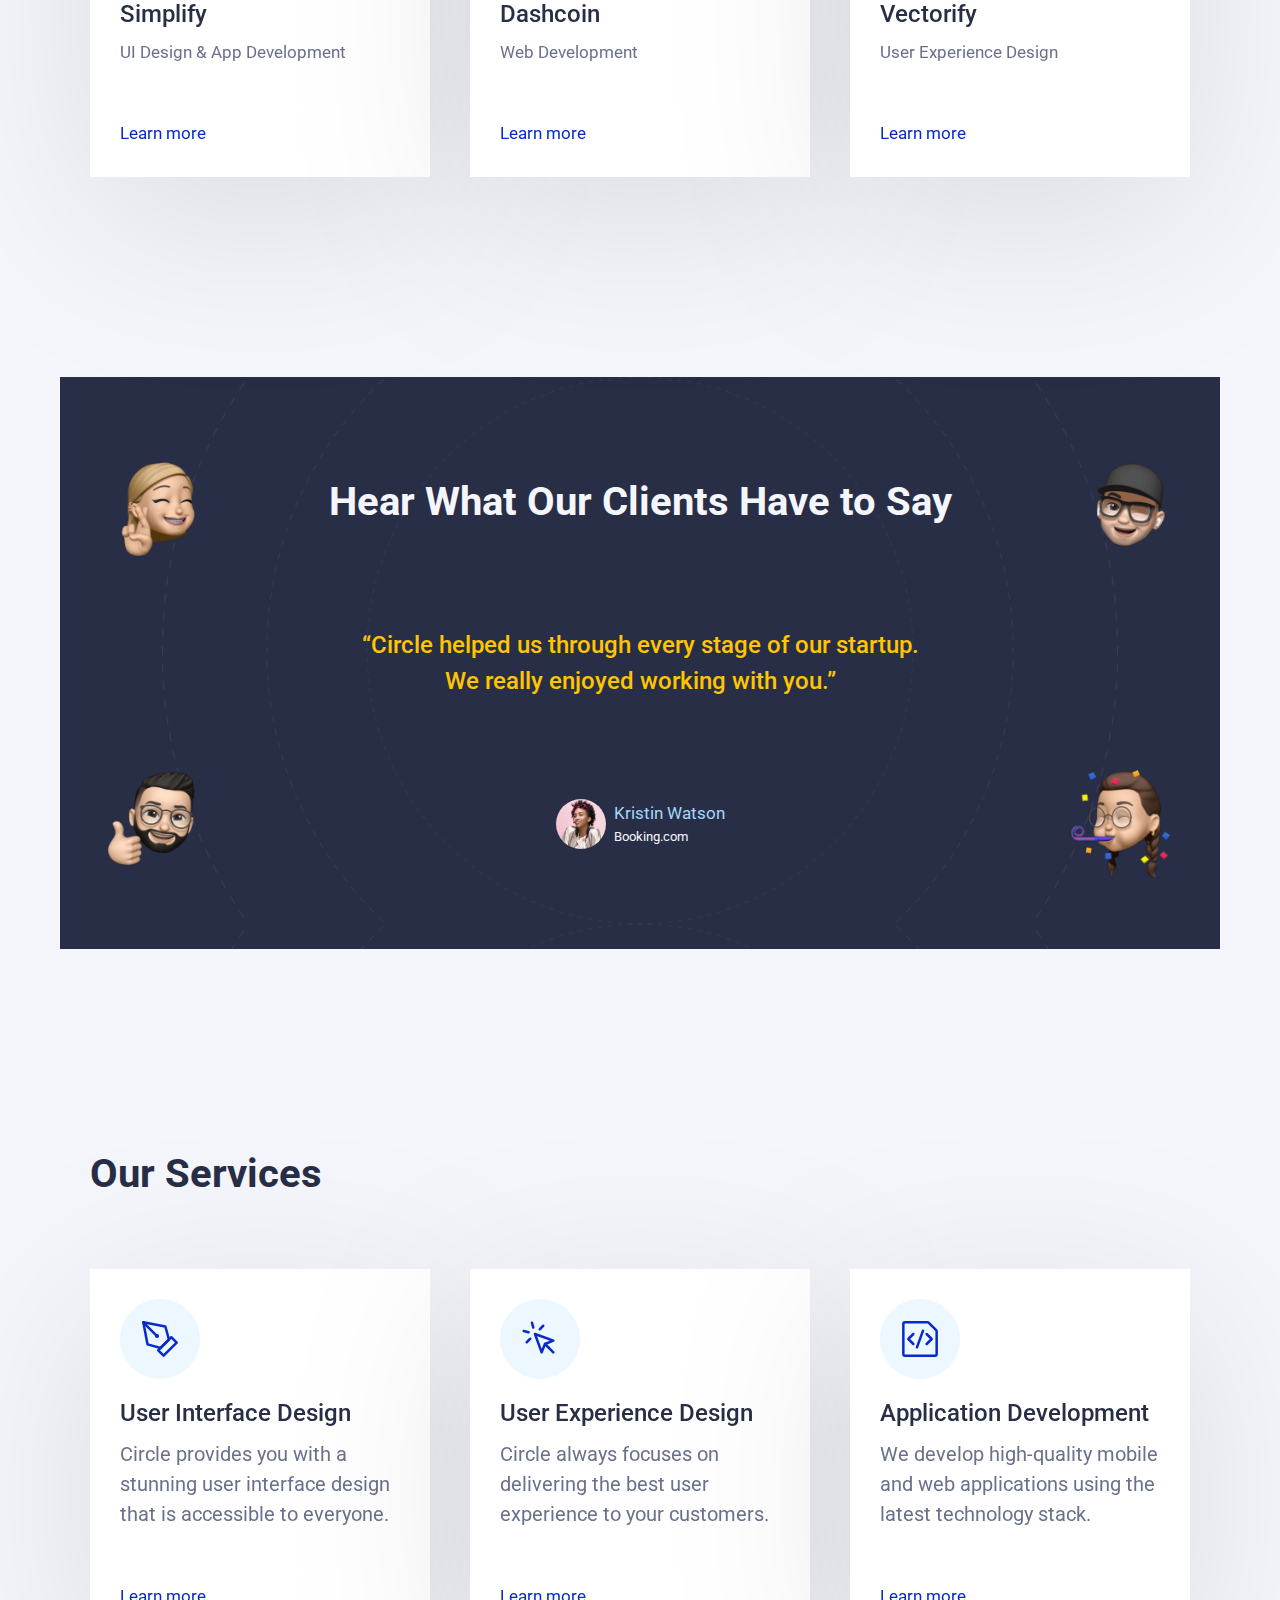
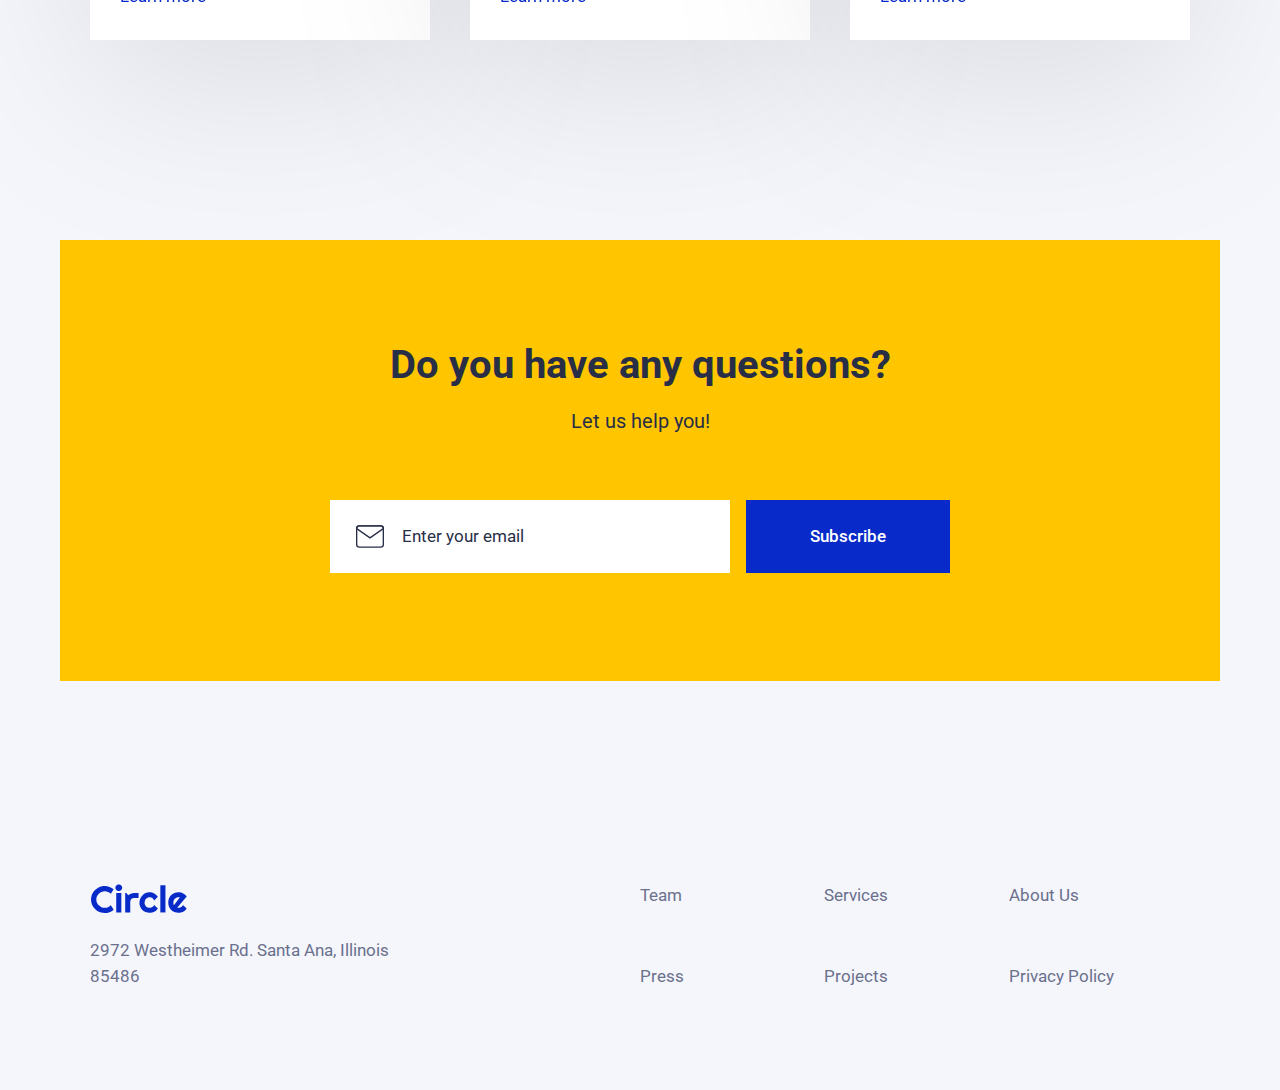
==== commit 7c246b17: "Minor morning updates" ====
--- a/index.html
+++ b/index.html
@@ -78,34 +78,40 @@
                     </div>
                     <div class="recent__items">
                         <div class="project-card project-card--1">
-                            <div class="project-card__image">
-                                <img src="img/1.jpg" alt="Project 1">
-                            </div>
-                            <div class="project-card__content">
-                                <h4 class="project-card__title">Simplify</h4>
-                                <p class="project-card__text">UI Design & App Development</p>
-                                <a class="project-card__link" href="#">Learn more</a>
-                            </div>
+                            <a href="#" class="project__link">
+                                <div class="project-card__image">
+                                    <img src="img/1.jpg" alt="Project 1">
+                                </div>
+                                <div class="project-card__content">
+                                    <h4 class="project-card__title">Simplify</h4>
+                                    <p class="project-card__text">UI Design & App Development</p>
+                                    <a class="project-card__cta" href="#">Learn more</a>
+                                </div>
+                            </a>
                         </div>
                         <div class="project-card project-card--2">
-                            <div class="project-card__image">
-                                <img src="img/2.jpg" alt="Project 2">
-                            </div>
-                            <div class="project-card__content">
-                                <h4 class="project-card__title">Dashcoin</h4>
-                                <p class="project-card__text">Web Development</p>
-                                <a class="project-card__link" href="#">Learn more</a>
-                            </div>
+                            <a href="#" class="project__link">
+                                <div class="project-card__image">
+                                    <img src="img/2.jpg" alt="Project 2">
+                                </div>
+                                <div class="project-card__content">
+                                    <h4 class="project-card__title">Dashcoin</h4>
+                                    <p class="project-card__text">Web Development</p>
+                                    <a class="project-card__cta" href="#">Learn more</a>
+                                </div>
+                            </a>
                         </div>
                         <div class="project-card project-card--3">
-                            <div class="project-card__image">
-                                <img src="img/3.jpg" alt="Project 3">
-                            </div>
-                            <div class="project-card__content">
-                                <h4 class="project-card__title">Vectorify</h4>
-                                <p class="project-card__text">User Experience Design</p>
-                                <a class="project-card__link" href="#">Learn more</a>
-                            </div>
+                            <a href="#" class="project__link">
+                                <div class="project-card__image">
+                                    <img src="img/3.jpg" alt="Project 3">
+                                </div>
+                                <div class="project-card__content">
+                                    <h4 class="project-card__title">Vectorify</h4>
+                                    <p class="project-card__text">User Experience Design</p>
+                                    <a class="project-card__cta" href="#">Learn more</a>
+                                </div>
+                            </a>
                         </div>
                     </div>
                 </div>
--- a/css/style.css
+++ b/css/style.css
@@ -18,6 +18,8 @@
     --white: #FFF;
 
     --transition: all .2s ease;
+    --transition-long: all .4s ease;
+    --transition-cubic: all 1s cubic-bezier(0.87, 0, 0.13, 1);
     --shadow: drop-shadow(0px 40px 90px rgba(0,0,0,.1));
 }
 
@@ -54,6 +56,7 @@
     font-size: 2.5rem;
     color: var(--neutral-dark);
     font-weight: bold;
+    line-height: 1.25;
 }
 
 @media (max-width: 991.98px) {
@@ -108,8 +111,8 @@
 }
 
 .btn:hover {
-    background-color: var(--primary-hover);
-    color: var(--neutral-dark);
+    background-color: var(--accent);
+    color: var(--white);
 }
 
 @media (max-width: 1199.98px) {
@@ -190,7 +193,7 @@
         padding: 2rem 1.5rem;
         gap: .5rem;
         justify-content: center;
-        transition: transform 1s cubic-bezier(0.87, 0, 0.13, 1);
+        transition: var(--transition-cubic);
         transform: translateX(100%);
     }
     .header__navigation.open {
@@ -326,11 +329,13 @@
 .project-card {
     flex: 0 1 21.25rem;
     filter: var(--shadow);
+    transition: var(--transition-long);
 }
 
 .project-card__image {
     position: relative;
     aspect-ratio: 4/2.82;
+    overflow: hidden;
 }
 
 .project-card__image img {
@@ -338,6 +343,8 @@
     object-fit: cover;
     width: 100%;
     height: 100%;
+    transform: scale(1.2);
+    transition: var(--transition-long);
 }
 
 .project-card__content {
@@ -350,6 +357,11 @@
     margin-bottom: .5rem;
     color: var(--neutral-dark);
     font-weight: 500;
+    transition: var(--transition);
+}
+
+.project-card__title:hover {
+    color: var(--primary);
 }
 
 .project-card__text {
@@ -358,9 +370,22 @@
     color: var(--neutral-medium);
 }
 
-.project-card__link {
+.project-card__cta {
     font-size: 1.06rem;
     color: var(--primary);
+}
+
+.project__link {
+    display: block;
+}
+
+.project-card:hover {
+    transform: translateY(-1rem);
+    filter: drop-shadow(0px 60px 90px rgba(0,0,0,0.05));
+}
+
+.project-card:hover .project-card__image img {
+    transform: scale(1);
 }
 
 @media (max-width: 991.98px) {
@@ -475,6 +500,7 @@
     .clients__content h3,
     .client-quote__text {
         margin-bottom: 2rem;
+        padding: 0 1.875rem;
     }
     .clients__memoji {
         display: none;
@@ -538,6 +564,11 @@
 .services-card__link {
     font-size: 1.06rem;
     color: var(--primary);
+    transition: var(--transition);
+}
+
+.services-card__link:hover {
+    color: var(--accent);
 }
 
 @media (max-width: 991.98px) {
@@ -563,6 +594,7 @@
 }
 
 .questions__content {
+    padding: 0 1.875rem;
     text-align: center;
     color: var(--neutral-dark);
 }
@@ -585,6 +617,10 @@
     padding-left: 1.5rem;
 }
 
+.questions__form .input-email img {
+    max-width: 2rem;
+}
+
 
 .questions__form input[type=email] {
     flex: 1;
@@ -612,7 +648,7 @@
 
     .questions__form {
         margin-top: 2rem;
-        width: 95%;
+        width: 100%;
     }
     .questions__form .input-email {
         width: 100%;
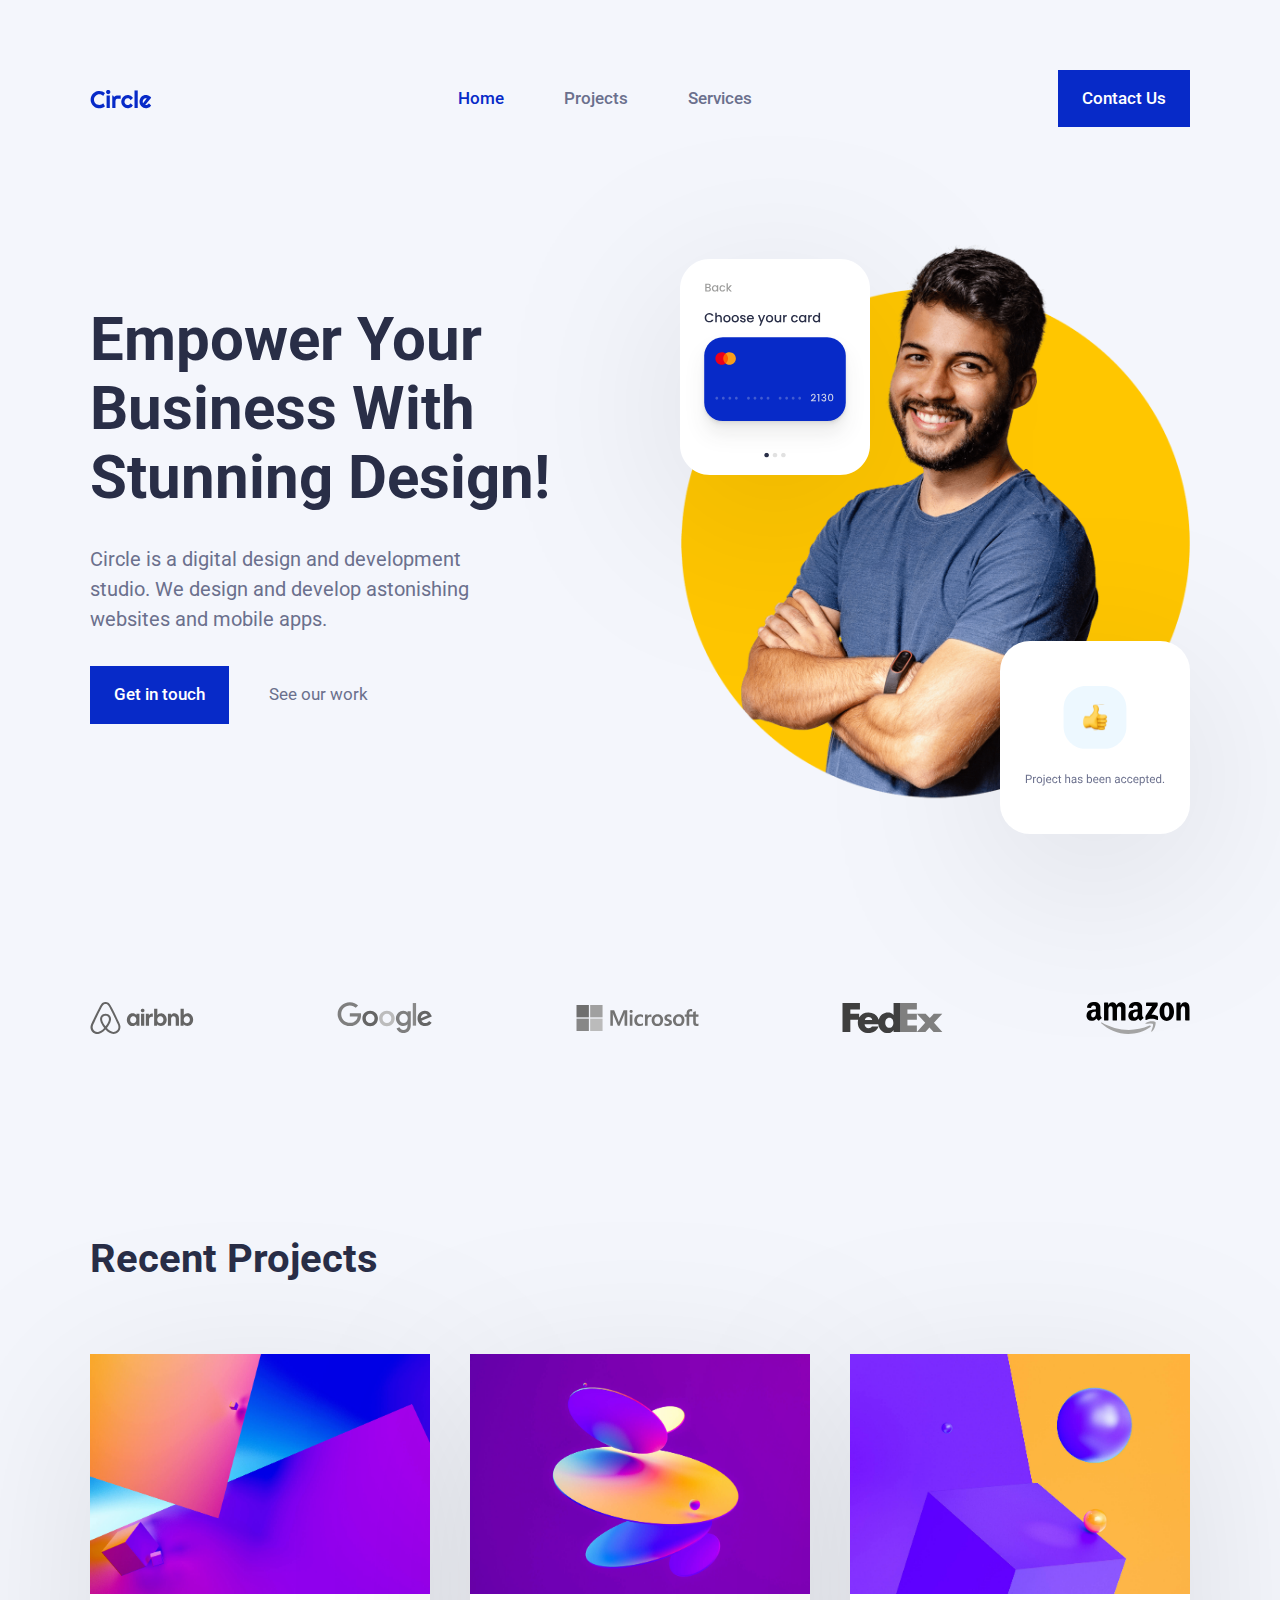
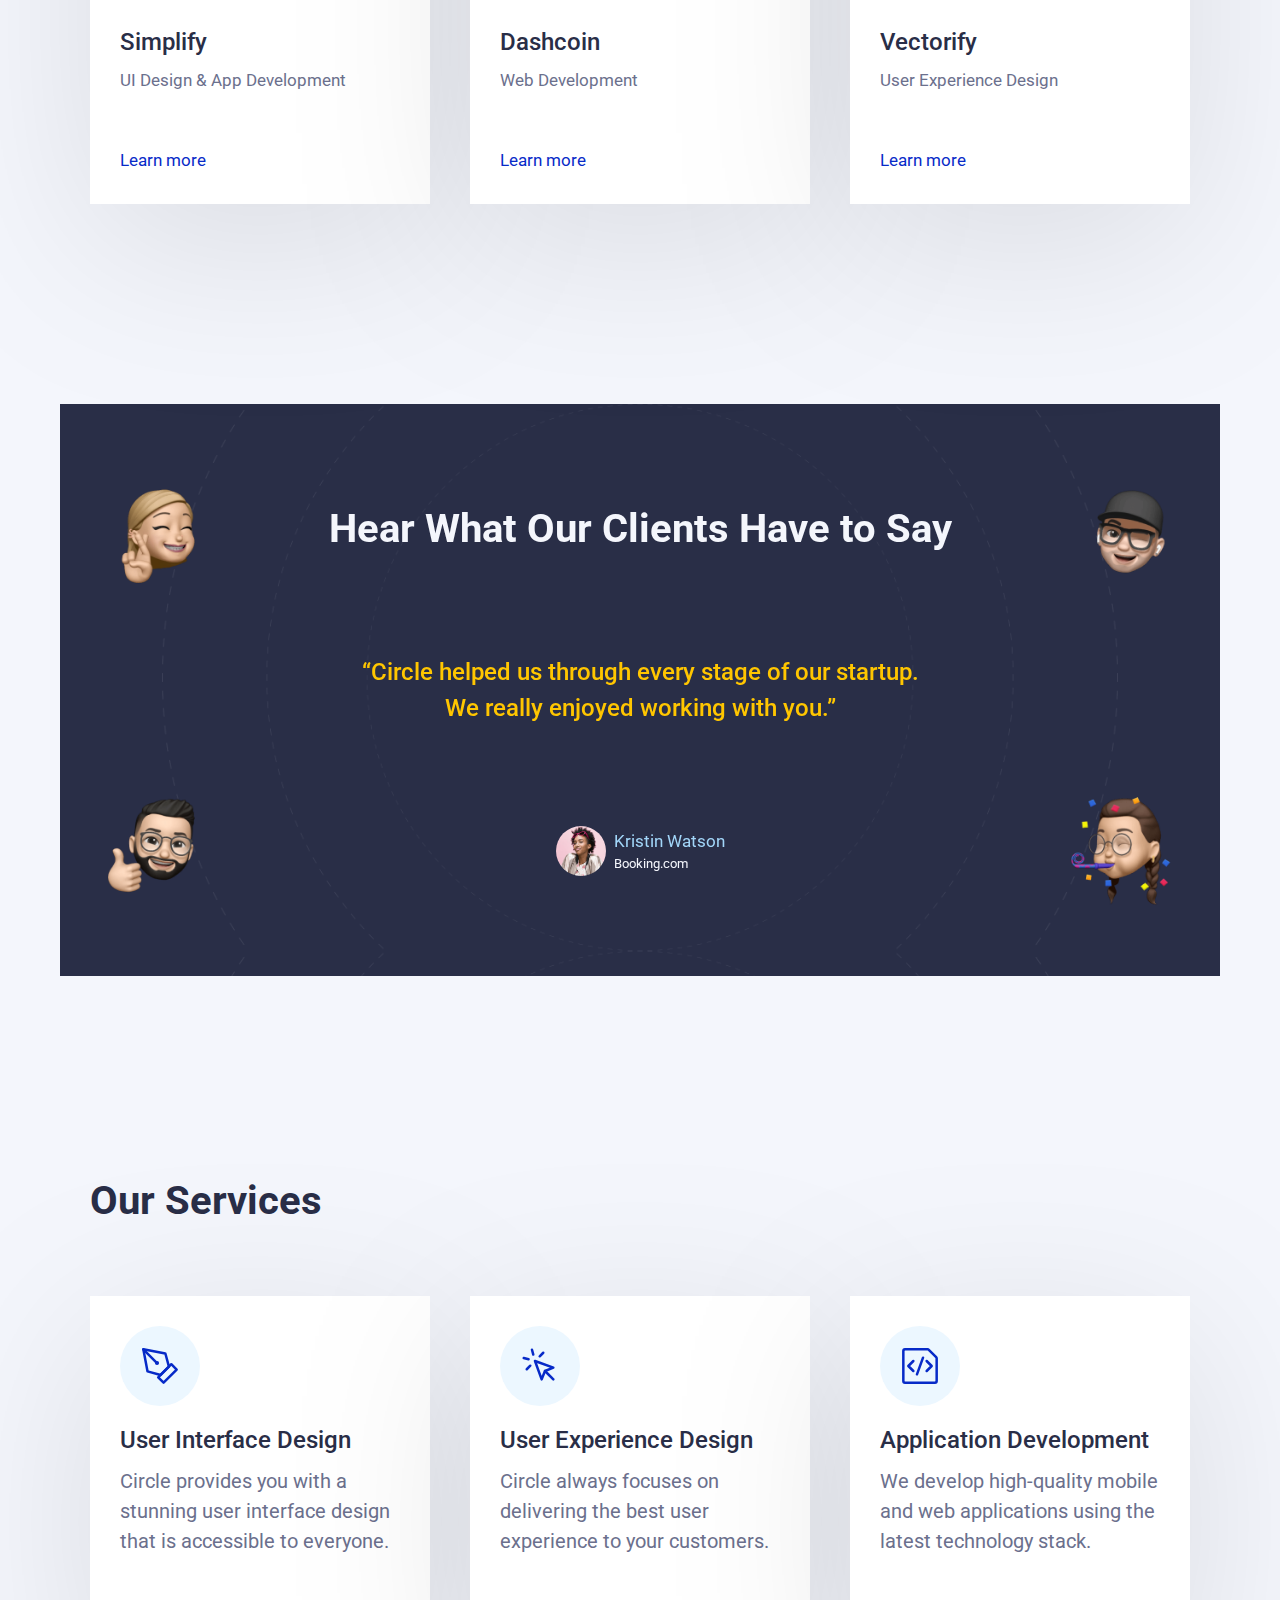
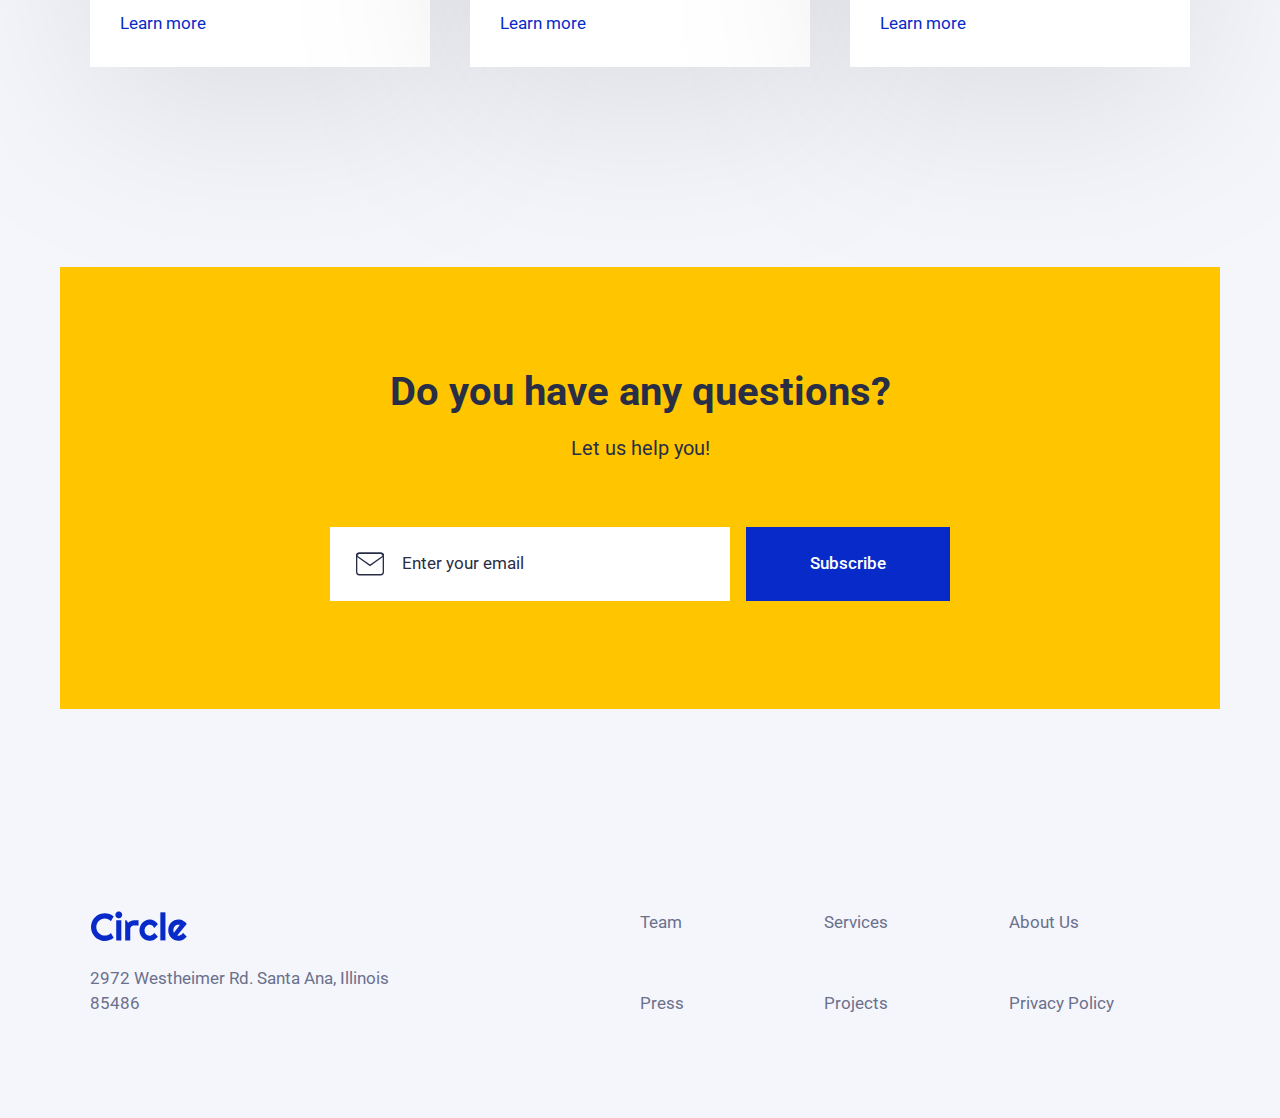
==== commit 0a4f5e9c: "Contact done" ====
--- a/index.html
+++ b/index.html
@@ -31,7 +31,7 @@
                         <img src="img/ico-menu.svg" alt="">
                     </a>
                     <div class="header__cta">
-                        <a href="#" class="btn">Contact Us</a>
+                        <a href="contact.html" class="btn">Contact Us</a>
                     </div>
                 </div>
             </div>
--- a/css/style.css
+++ b/css/style.css
@@ -108,6 +108,7 @@
     font-weight: 500;
     transition: var(--transition);
     font-size: 1.06rem;
+    display: inline-block;
 }
 
 .btn:hover {
@@ -194,6 +195,7 @@
         gap: .5rem;
         justify-content: center;
         transition: var(--transition-cubic);
+        display: none;
         transform: translateX(100%);
     }
     .header__navigation.open {
@@ -310,6 +312,7 @@
 /* RECENT PROJECTS */
 .recent {
     margin-bottom: 6.25rem;
+    overflow: visible;
 }
 
 .recent__header {
@@ -330,6 +333,8 @@
     flex: 0 1 21.25rem;
     filter: var(--shadow);
     transition: var(--transition-long);
+    transform: translate3d(0,0,0);
+    will-change: transform filter;
 }
 
 .project-card__image {
@@ -380,7 +385,7 @@
 }
 
 .project-card:hover {
-    transform: translateY(-1rem);
+    transform: translateY(-1rem) translate3d(0,0,0);
     filter: drop-shadow(0px 60px 90px rgba(0,0,0,0.05));
 }
 
@@ -513,6 +518,7 @@
     background-color: var(--white);
     padding: 1.875rem;
     margin-bottom: 6.25rem;
+    transform: translate3d(0,0,0);
 }
 
 .services__header {
@@ -718,7 +724,94 @@
     }
 }
 
-
+/* FORM */
+.contact-us__header {
+    margin-bottom: 4rem;
+}
+
+form#contactForm {
+    width: 100%;
+}
+  
+.form-group {
+    margin-bottom: 2rem;
+}
+
+.form-row {
+    margin-bottom: .5rem;
+}
+  
+.form-group label {
+    display: block;
+    margin-bottom: .5rem;
+    color: var(--neutral-medium);
+}
+  
+.form-group input[type="text"],
+.form-group input[type="email"],
+.form-group input[type="tel"],
+.form-group textarea {
+    width: 100%;
+    padding: 1rem;
+    border: none;
+    background-color: #E5E9F1;
+    border-radius: 0;
+    font-size: 1.0625rem;
+}
+
+.form-group textarea {
+    min-height: 12.5rem;
+}
+
+.form-group input::placeholder,
+.form-group textarea::placeholder {
+    color: var(--neutral-medium);
+    opacity: .75;
+}
+  
+.form-row {
+    display: flex;
+    justify-content: space-between;
+    gap: 2rem;
+}
+  
+.form-row .form-group {
+    flex: 1;
+}
+
+#contact-us__btn {
+    width: 100%;
+}
+
+@media (max-width: 991.98px) {
+    .contact-us__header {
+        margin-bottom: 1rem;
+    }
+}
+
+@media (max-width: 767.98px) {
+    .form-row {
+        flex-direction: column;
+        gap: 0;
+    }
+}
+
+
+
+
+/* 404 PAGE */
+.error {
+    min-height: 80vh;
+    display: flex;
+    align-items: center;
+    justify-content: center;
+    text-align: center;
+}
+
+.error h1,
+.error p {
+    margin-bottom: 1rem;
+}
 
 	
 /* MEDIA QUERIES */
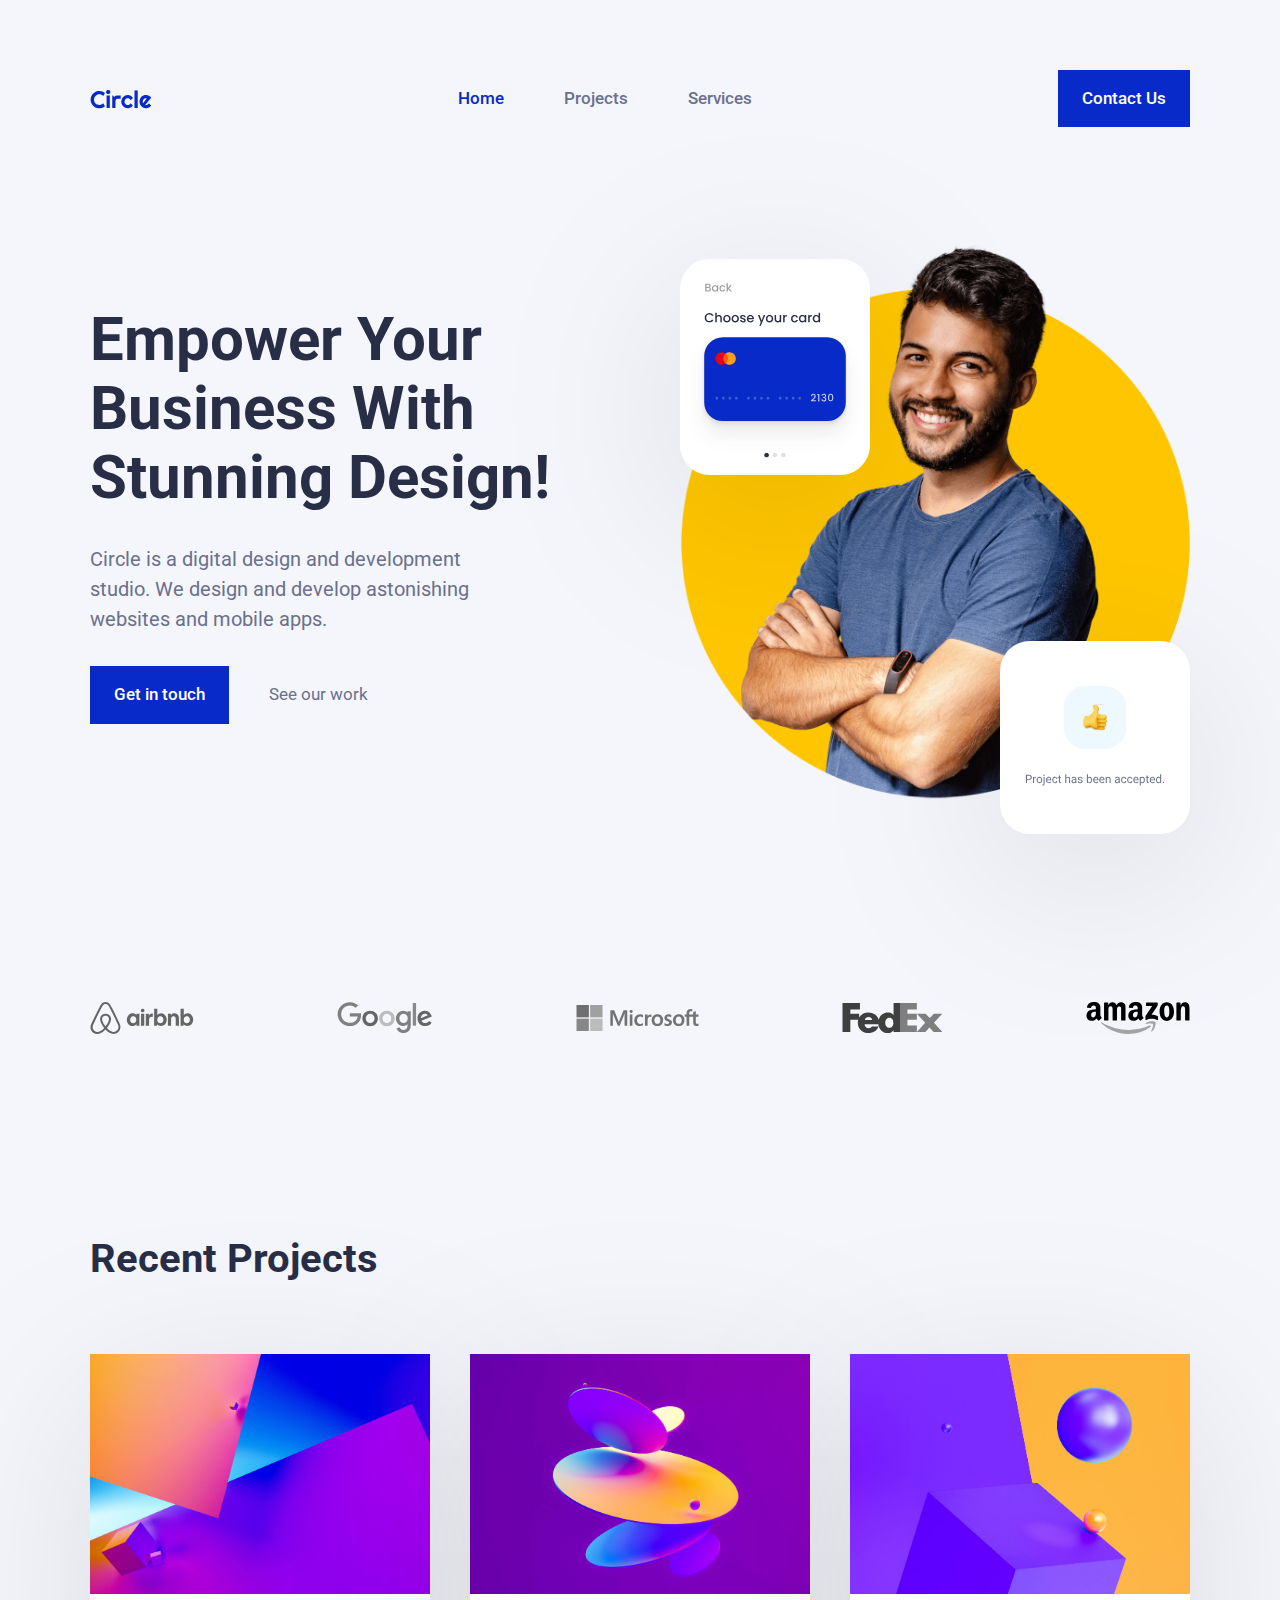
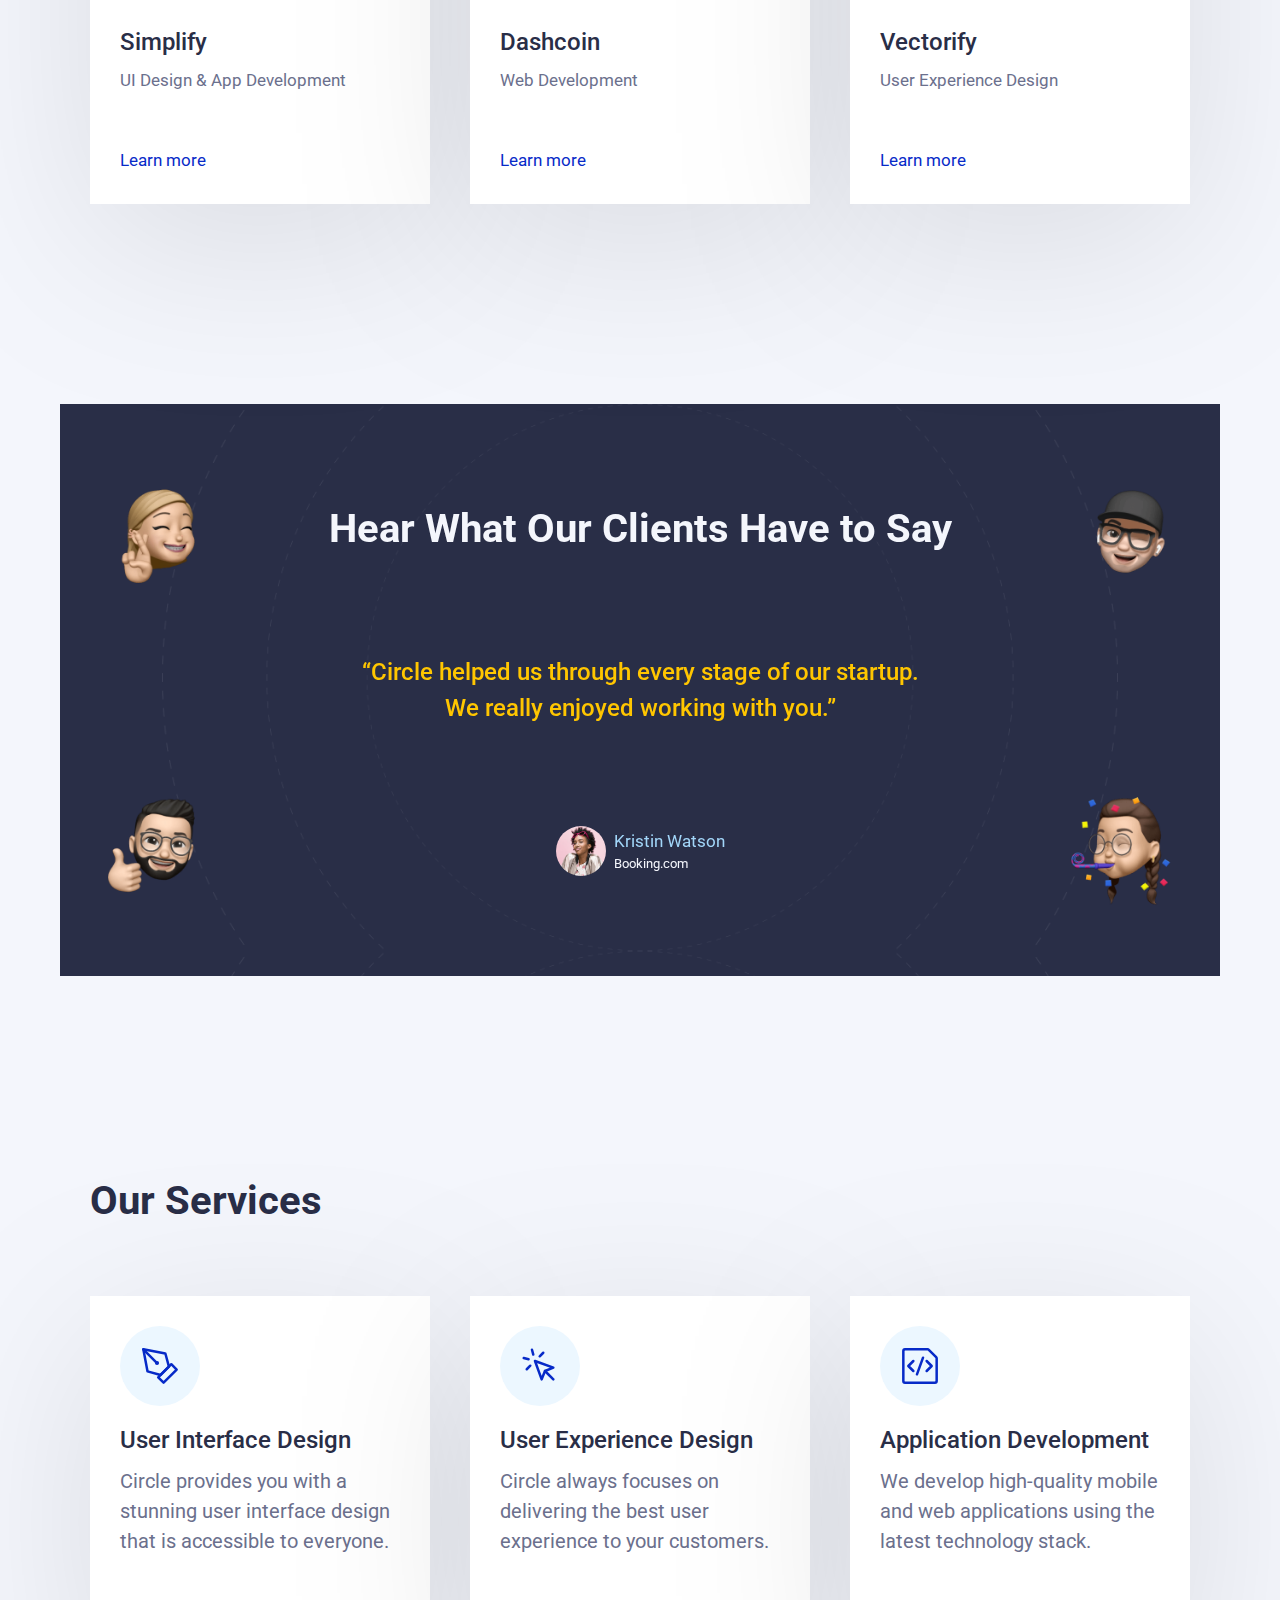
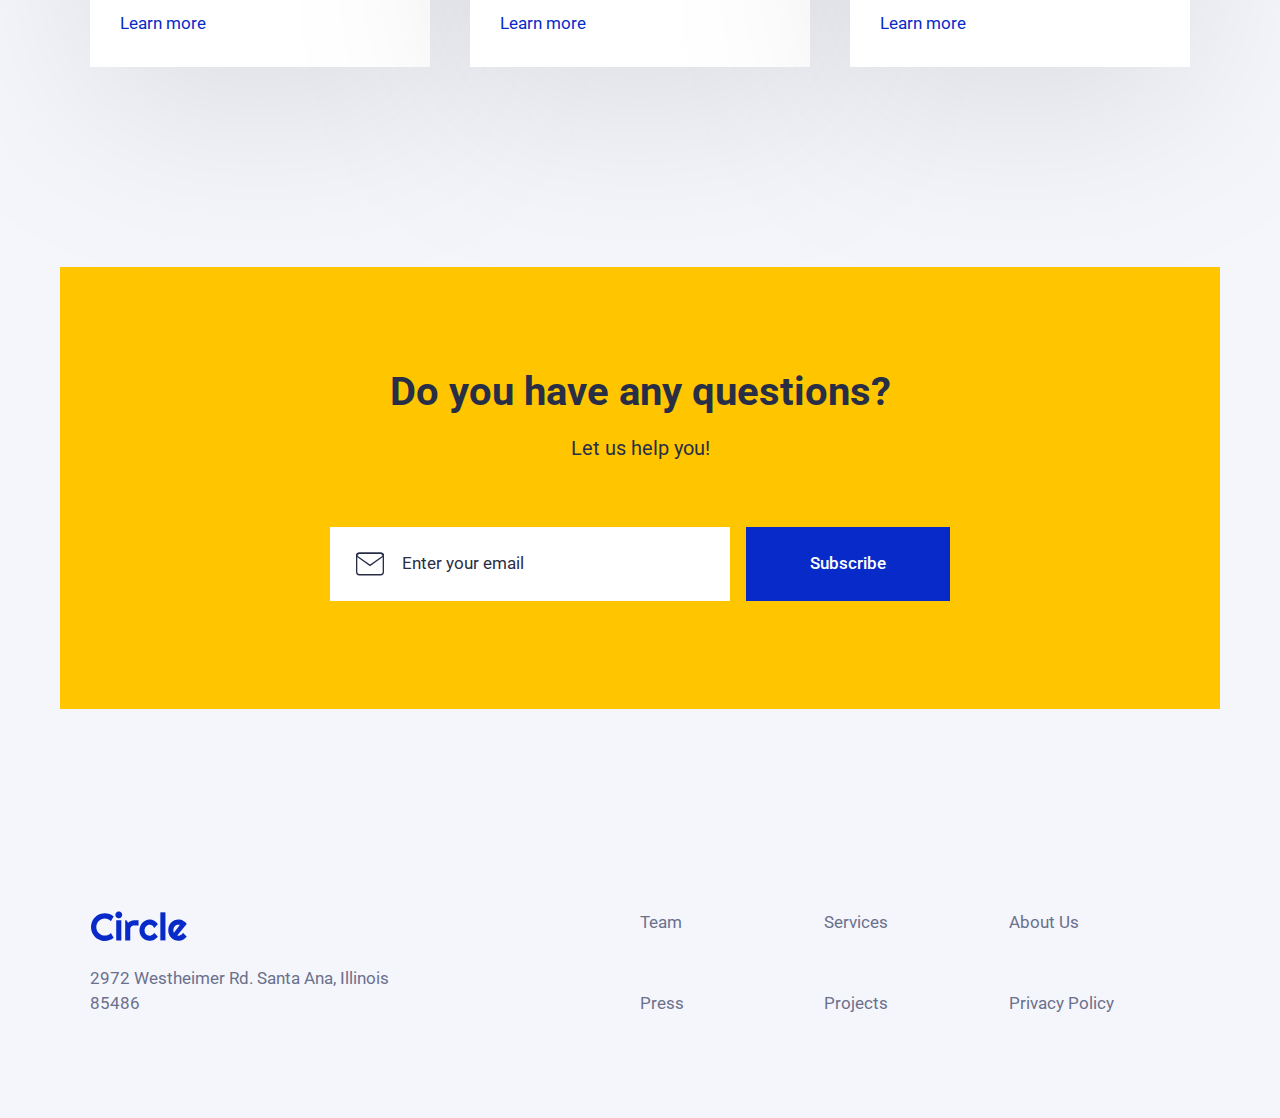
==== commit f64eb4f2: "Minor updates" ====
--- a/index.html
+++ b/index.html
@@ -44,8 +44,8 @@
                             <h1>Empower Your Business With Stunning Design!</h1>
                             <p>Circle is a digital design and development studio. We design and develop astonishing websites and mobile apps.</p>
                             <div class="hero__ctas">
-                                <a href="#" class="btn">Get in touch</a>
-                                <a href="#" class="link">See our work</a>
+                                <a href="contact.html" class="btn">Get in touch</a>
+                                <a href="#projects" class="link">See our work</a>
                             </div>
                         </div>
                         <div class="hero__image">
@@ -55,19 +55,21 @@
                             <div class="hero__image-accepted">
                                 <img src="img/hero-accepted.svg" alt="">
                             </div>
-                            <img src="img/hero-image.png" alt="Hero user">
+                            <img class="hero__image-main" src="img/hero-image.png" alt="Hero user">
                         </div>
                     </div>
                 </div>
             </section>
             <section class="logos">
                 <div class="container">
-                    <div class="logos__content">
-                        <img src="img/logo-airbnb.svg" alt="Logo Airbnb">
-                        <img src="img/logo-google.svg" alt="Logo Google">
-                        <img src="img/logo-microsoft.svg" alt="Logo Microsoft">
-                        <img src="img/logo-fedex.svg" alt="Logo FedEx">
-                        <img src="img/logo-amazon.svg" alt="Logo Amazon">
+                    <div class="logos__wrapper">
+                        <div class="logos__content">
+                            <img src="img/logo-airbnb.svg" alt="Logo Airbnb">
+                            <img src="img/logo-google.svg" alt="Logo Google">
+                            <img src="img/logo-microsoft.svg" alt="Logo Microsoft">
+                            <img src="img/logo-fedex.svg" alt="Logo FedEx">
+                            <img src="img/logo-amazon.svg" alt="Logo Amazon">
+                        </div>
                     </div>
                 </div>
             </section>
@@ -220,6 +222,6 @@
         </footer>
     </body>
 		
-    <script src="js/main.js"></script>
+    <script type="module" src="js/index.js"></script>
     
 </html>
--- a/css/style.css
+++ b/css/style.css
@@ -20,6 +20,7 @@
     --transition: all .2s ease;
     --transition-long: all .4s ease;
     --transition-cubic: all 1s cubic-bezier(0.87, 0, 0.13, 1);
+    --ease-motion: cubic-bezier(0.34, 1.56, 0.64, 1);
     --shadow: drop-shadow(0px 40px 90px rgba(0,0,0,.1));
 }
 
@@ -132,8 +133,17 @@
     html {
         font-size: 80%;
     }
+    header {
+        margin: 0;
+    }
+    .header__content {
+        padding: 1.5rem;
+    }
     section {
         padding: 2rem 0;
+    }
+    .container {
+        max-width: 100%;
     }
 }
 
@@ -169,6 +179,8 @@
 @media (max-width: 991.98px) {
     .header__content {
         padding-top: 1rem;
+        position: relative;
+        z-index: 20;
     }
     .header__logo {
         position: relative;
@@ -189,7 +201,7 @@
         top: 0;
         left: 0;
         background-color: var(--white);
-        z-index: 100;
+        z-index: 10;
         flex-direction: column;
         padding: 2rem 1.5rem;
         gap: .5rem;
@@ -232,12 +244,16 @@
     position: absolute;
     top: 2rem;
     left: 0;
+    animation: float 6s ease-in-out infinite;
+    z-index: 10;
 }
 
 .hero__image-accepted {
     position: absolute;
     bottom: -2rem;
     right: 0;
+    animation: float 6s ease-in-out infinite;
+    z-index: 10;
 }
 
 .hero__image-card img,
@@ -298,14 +314,47 @@
     filter: grayscale(1);
 }
 
+.logos__content::-webkit-scrollbar {
+    display: none;
+}
+  
+.logos__content {
+    -ms-overflow-style: none;
+    scrollbar-width: none;
+}
+
 @media (max-width: 991.98px) {
     .logos__content {
-        flex-wrap: wrap;
         justify-content: flex-start;
-        gap: 3rem;
+        gap: 5rem;
+        overflow: scroll;
+    }
+    .logos__wrapper {
+        position: relative;
+        width: 100%;
+        height: 100%;
+    }
+    .logos__wrapper:after {
+        content: "";
+        position: absolute;
+        top: 0;
+        right: -1rem;
+        height: 100%;
+        background: linear-gradient(-90deg, rgba(244, 246, 252, 1) 0%, rgba(44, 246, 252, 0) 100%);
+        width: 5rem;
+    }
+    .logos__wrapper:before {
+        content: "";
+        position: absolute;
+        top: 0;
+        left: -1rem;
+        height: 100%;
+        background: linear-gradient(90deg, rgba(244, 246, 252, 1) 0%, rgba(44, 246, 252, 0) 100%);
+        width: 5rem;
+        z-index: 2;
     }
     .logos__content img {
-        max-height: 2rem;
+        flex: 0 0 10rem;
     }
 }
 
@@ -405,6 +454,10 @@
     }
     .project-card {
         margin-bottom: .5rem;
+    }
+    .project-card:hover {
+        transform: translateY(0);
+        filter: drop-shadow(0px 60px 90px rgba(0,0,0,0.05));
     }
 }
 
@@ -797,6 +850,83 @@
 }
 
 
+/* PROJECT */
+.project__data {
+    display: flex;
+    justify-content: space-between;
+    gap: .5rem;
+    margin-bottom: 5rem;
+}
+
+.project__title {
+    margin-bottom: 1.25rem;
+}
+
+.project__subtitle {
+    font-size: 1.5rem;   
+    color: var(--neutral-medium);
+    font-weight: 500;
+}
+
+.project__date {
+    color: var(--neutral-dark);
+}
+
+.project__date span {
+    color: var(--neutral-medium);
+}
+
+.project__image-container {
+    position: relative;
+    transform: translate3d(0,0,0);
+}
+
+.project__image {
+    position: relative;
+    aspect-ratio: 16/6.5;
+    overflow: hidden;
+    margin-bottom: 5rem;
+}
+
+.project__image img {
+    position: absolute;
+    object-fit: cover;
+    object-position: center center;
+}
+
+.project__image--effect {
+    position: absolute;
+    top: 0;
+    left: 0;
+    width: 100%;
+    z-index: -1;
+    overflow: visible;
+}
+
+.project__image--effect img {
+    filter: blur(30px);
+    opacity: .3;
+    aspect-ratio: 16/6.5;
+}
+
+.project__description p {
+    margin-bottom: 2rem;
+}
+
+#other-projects {
+    padding-top: 0;
+}
+
+@media (max-width: 991.98px) {
+    .project__data {
+        flex-direction: column;
+        margin-bottom: 2rem;
+    }
+    .project__image {
+        margin-bottom: 2rem;
+    }
+}
+
 
 
 /* 404 PAGE */
@@ -813,6 +943,66 @@
     margin-bottom: 1rem;
 }
 
+/* SELECTION STYLES */
+::selection {
+    background-color: var(--primary-tapped);
+}
+
+
+/* ANIMATIONS */
+@keyframes float {
+	0% {
+		transform: translateY(0px);
+	}
+	50% {
+		transform: translateY(-1.5rem);
+	}
+	100% {
+		transform: translateY(0px);
+	}
+}
+
+@keyframes appearFromBottom {
+	0% {
+        opacity: 0;
+		transform: translateY(20px);
+	}
+	100% {
+        opacity: 1;
+		transform: translateY(0px);
+	}
+}
+
+@keyframes appearFromTop {
+	0% {
+        opacity: 0;
+		transform: translateY(-20px);
+	}
+	100% {
+        opacity: 1;
+		transform: translateY(0px);
+	}
+}
+
+/* GENERAL ANIMATIONS */
+.header__content {animation: appearFromTop 1s var(--ease-motion) both;}
+
+/* HOME ANIMATIONS */
+.hero__text h1 {animation: appearFromBottom 1s var(--ease-motion) both;}
+.hero__text p {animation: appearFromBottom 1s .1s var(--ease-motion) both;}
+.hero__text .hero__ctas {animation: appearFromBottom 1s .2s var(--ease-motion) both;}
+.hero__image-main {animation: appearFromBottom 1s .3s var(--ease-motion) both;}
+.hero__image-card img {animation: appearFromBottom 1s .35s var(--ease-motion) both;}
+.hero__image-accepted img {animation: appearFromBottom 1s .45s var(--ease-motion) both;}
+
+/* PROJECT ANIMATIONS */
+.project__title {animation: appearFromBottom 1s var(--ease-motion) both;}
+.project__data {animation: appearFromBottom 1s .1s var(--ease-motion) both;}
+.project__content {animation: appearFromBottom 1s .2s var(--ease-motion) both;}
+
+/* PROJECT ANIMATIONS */
+.contact-us__header {animation: appearFromBottom 1s var(--ease-motion) both;}
+.contact-us__form {animation: appearFromBottom 1s .1s var(--ease-motion) both;}
 	
 /* MEDIA QUERIES */
 /* Small devices (landscape phones, 576px and up) */
